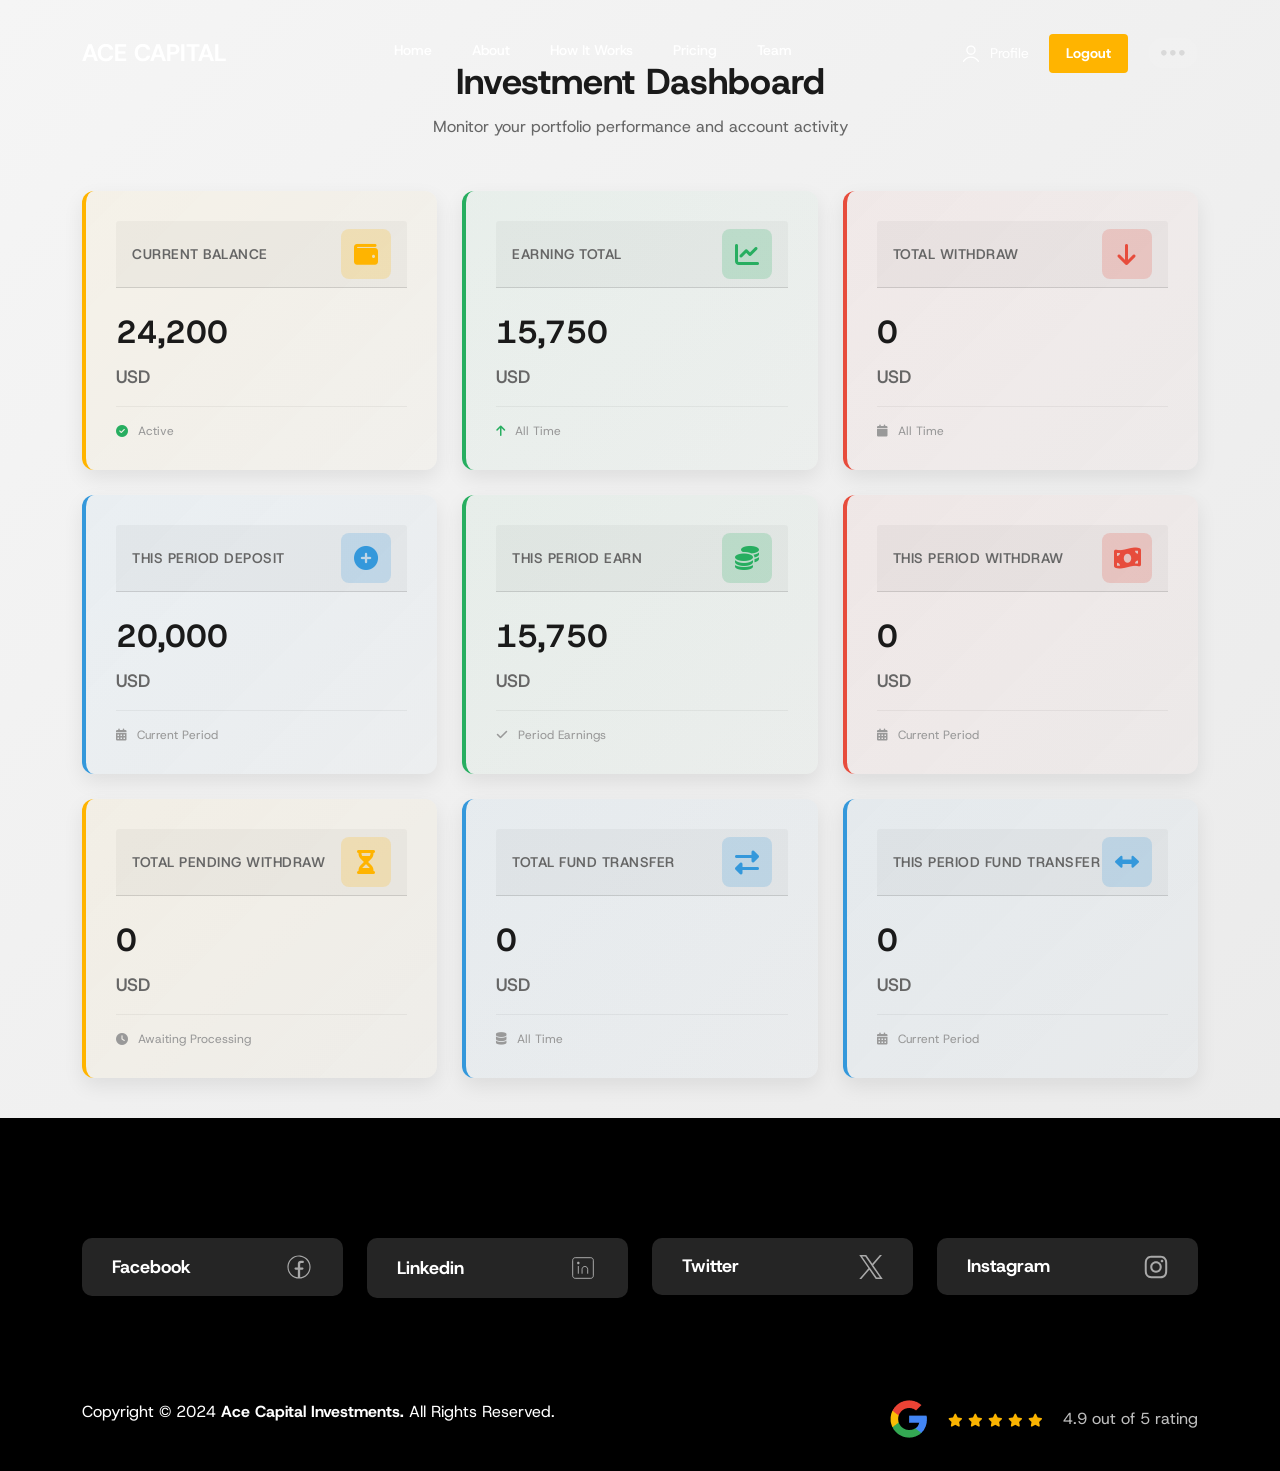
==== dashboard.html @ 598467a3 "Initial commit: Ace Capital Investment platform with dashboard, auth pages, and assets" ====
<!DOCTYPE html>
<html lang="zxx">
<head>
  <meta charset="utf-8">
  <meta name="viewport" content="width=device-width, initial-scale=1.0">
  <title>Dashboard - Ace Capital Investment</title>
  <link rel="icon" href="assets/img/favicon.png">
  <!-- CSS only -->
   <link rel="stylesheet" type="text/css" href="assets/css/bootstrap.min.css"> 
   <!-- fancybox -->
   <link rel="stylesheet" href="assets/css/jquery.fancybox.min.css">
   <link rel="stylesheet" href="assets/css/nice-select.css"> 
   <!-- Font Awesome 6 -->
   <link rel="stylesheet" href="assets/css/fontawesome.min.css">
   <link rel="stylesheet" href="assets/css/swiper.css"> 
   <!-- style -->
   <link rel="stylesheet" href="assets/css/style.css">
   <!-- responsive -->
   <link rel="stylesheet" href="assets/css/responsive.css"> 
   <style>
     .dashboard-container {
       min-height: 100vh;
       background: linear-gradient(135deg, #f5f5f5 0%, #ebebeb 100%);
       padding: 60px 20px 40px;
     }
     .dashboard-header {
       text-align: center;
       margin-bottom: 50px;
     }
     .dashboard-header h1 {
       font-size: 36px;
       color: #1a1a1a;
       font-weight: bold;
       margin-bottom: 10px;
     }
     .dashboard-header p {
       color: #666;
       font-size: 16px;
     }
     .dashboard-grid {
       display: grid;
       grid-template-columns: repeat(auto-fit, minmax(300px, 1fr));
       gap: 25px;
       max-width: 1400px;
       margin: 0 auto;
     }
     .dashboard-card {
       background: white;
       border-radius: 12px;
       padding: 30px;
       box-shadow: 0 8px 20px rgba(0, 0, 0, 0.08);
       transition: all 0.3s ease;
       border-left: 4px solid #FFB400;
     }
     .dashboard-card:hover {
       transform: translateY(-8px);
       box-shadow: 0 15px 35px rgba(0, 0, 0, 0.15);
     }
     .dashboard-card.primary {
       border-left-color: #FFB400;
       background: linear-gradient(135deg, rgba(255, 180, 0, 0.05) 0%, rgba(255, 180, 0, 0.02) 100%);
     }
     .dashboard-card.success {
       border-left-color: #27ae60;
       background: linear-gradient(135deg, rgba(39, 174, 96, 0.05) 0%, rgba(39, 174, 96, 0.02) 100%);
     }
     .dashboard-card.danger {
       border-left-color: #e74c3c;
       background: linear-gradient(135deg, rgba(231, 76, 60, 0.05) 0%, rgba(231, 76, 60, 0.02) 100%);
     }
     .dashboard-card.info {
       border-left-color: #3498db;
       background: linear-gradient(135deg, rgba(52, 152, 219, 0.05) 0%, rgba(52, 152, 219, 0.02) 100%);
     }
     .card-header {
       display: flex;
       align-items: center;
       justify-content: space-between;
       margin-bottom: 20px;
     }
     .card-title {
       font-size: 14px;
       font-weight: 600;
       color: #666;
       text-transform: uppercase;
       letter-spacing: 0.5px;
       margin: 0;
     }
     .card-icon {
       font-size: 24px;
       width: 50px;
       height: 50px;
       display: flex;
       align-items: center;
       justify-content: center;
       border-radius: 8px;
       background: rgba(0, 0, 0, 0.05);
     }
     .card-icon.primary {
       background: rgba(255, 180, 0, 0.2);
       color: #FFB400;
     }
     .card-icon.success {
       background: rgba(39, 174, 96, 0.2);
       color: #27ae60;
     }
     .card-icon.danger {
       background: rgba(231, 76, 60, 0.2);
       color: #e74c3c;
     }
     .card-icon.info {
       background: rgba(52, 152, 219, 0.2);
       color: #3498db;
     }
     .card-value {
       font-size: 32px;
       font-weight: bold;
       color: #1a1a1a;
       margin-bottom: 8px;
     }
     .card-currency {
       font-size: 18px;
       color: #666;
       font-weight: 600;
     }
     .card-meta {
       font-size: 12px;
       color: #999;
       margin-top: 15px;
       padding-top: 15px;
       border-top: 1px solid rgba(0, 0, 0, 0.05);
     }
     .card-meta i {
       margin-right: 6px;
     }
     @media (max-width: 768px) {
       .dashboard-container {
         padding: 40px 15px 30px;
       }
       .dashboard-header h1 {
         font-size: 28px;
       }
       .dashboard-grid {
         grid-template-columns: 1fr;
         gap: 20px;
       }
       .dashboard-card {
         padding: 25px;
       }
       .card-value {
         font-size: 26px;
       }
     }
   </style>
 </head>
<body>
<!-- preloader -->
 <div class="preloader">
    <div class="loader"></div> 
 </div>
<!-- preloader end -->
<!-- header -->
<header>
  <div class="container">
    <div class="top-bar">
      <div class="logo">
        <a href="index.html">
          <h2 style="color: white; margin: 0; font-size: 24px; font-weight: bold;">ACE CAPITAL</h2>
        </a>
      </div>
      <nav class="navbar">
        <ul class="navbar-links">
          <li class="navbar-dropdown">
            <a href="index.html">Home</a>
          </li>
          <li class="navbar-dropdown">
            <a href="index.html#about">About</a>
          </li>
          <li class="navbar-dropdown">
            <a href="index.html#services">How It Works</a>
          </li>
          <li class="navbar-dropdown">
            <a href="index.html#pricing">Pricing</a>
          </li>
          <li class="navbar-dropdown">
            <a href="index.html#team">Team</a>
          </li>
        </ul>
      </nav> 
      <div class="header-right">
        <div class="login">
          <svg width="36" height="36" viewBox="0 0 36 36" fill="none" xmlns="http://www.w3.org/2000/svg">
            <path d="M24.4227 14.036C24.4227 10.4709 21.5312 7.57945 17.9661 7.57945C14.4009 7.57945 11.5095 10.4709 11.5095 14.036C11.5095 17.6012 14.4009 20.4926 17.9661 20.4926C21.5312 20.4926 24.4227 17.6012 24.4227 14.036ZM13.1938 14.036C13.1938 11.3972 15.3273 9.26377 17.9661 9.26377C20.6049 9.26377 22.7383 11.3972 22.7383 14.036C22.7383 16.6748 20.6049 18.8083 17.9661 18.8083C15.3273 18.8083 13.1938 16.6748 13.1938 14.036Z" fill="white"/>
            <path d="M7.15832 30.3739C7.29868 30.4582 7.43904 30.4862 7.5794 30.4862C7.86012 30.4862 8.16891 30.3459 8.30927 30.0651C10.2743 26.5842 13.9798 24.4227 17.9661 24.4227C21.9523 24.4227 25.6578 26.5842 27.6509 30.0651C27.8755 30.4582 28.4088 30.5985 28.8019 30.3739C29.1949 30.1494 29.3352 29.616 29.1106 29.223C26.8368 25.2368 22.5699 22.7383 17.9661 22.7383C13.3622 22.7383 9.09529 25.2368 6.82145 29.223C6.59688 29.616 6.73724 30.1494 7.15832 30.3739Z" fill="white"/>
          </svg>
          <a href="login.html" style="color: white; text-decoration: none;">Profile</a>
        </div>
        <div class="login">
          <a href="login.html" class="btn" style="padding: 8px 16px; border-radius: 4px;">
            <span class="btn-wrap">
              <span class="text-one">Logout</span>
              <span class="text-two">Logout</span>
            </span>
          </a>
        </div>
        <a href="#" class="union" id="show">
          <svg width="24" height="6" viewBox="0 0 24 6" xmlns="http://www.w3.org/2000/svg">
            <path d="M2.85938 0C4.41439 8.73645e-05 5.6748 1.2604 5.6748 2.81543C5.67474 4.3704 4.41435 5.63077 2.85938 5.63086C1.30433 5.63086 0.0440144 4.37046 0.0439453 2.81543C0.0439453 1.26034 1.30429 0 2.85938 0ZM11.8691 0C13.4242 0 14.6855 1.26034 14.6855 2.81543C14.6855 4.37046 13.4242 5.63086 11.8691 5.63086C10.3143 5.63065 9.05378 4.37033 9.05371 2.81543C9.05371 1.26047 10.3142 0.00021094 11.8691 0ZM20.8799 0C22.435 0 23.6953 1.26034 23.6953 2.81543C23.6952 4.37046 22.4349 5.63086 20.8799 5.63086C19.3249 5.63083 18.0645 4.37044 18.0645 2.81543C18.0645 1.26036 19.3248 3.00267e-05 20.8799 0Z" />
          </svg> 
        </a>
      </div>
    </div>
  </div>
</header>
<!-- header end -->

<!-- Dashboard Section -->
<section class="dashboard-container">
  <div class="container">
    <div class="dashboard-header">
      <h1>Investment Dashboard</h1>
      <p>Monitor your portfolio performance and account activity</p>
    </div>

    <div class="dashboard-grid">
      <!-- Current Balance Card -->
      <div class="dashboard-card primary">
        <div class="card-header">
          <h3 class="card-title">Current Balance</h3>
          <div class="card-icon primary">
            <i class="fas fa-wallet"></i>
          </div>
        </div>
        <div class="card-value">24,200</div>
        <div class="card-currency">USD</div>
        <div class="card-meta">
          <i class="fas fa-check-circle" style="color: #27ae60;"></i> Active
        </div>
      </div>

      <!-- Earning Total Card -->
      <div class="dashboard-card success">
        <div class="card-header">
          <h3 class="card-title">Earning Total</h3>
          <div class="card-icon success">
            <i class="fas fa-chart-line"></i>
          </div>
        </div>
        <div class="card-value">15,750</div>
        <div class="card-currency">USD</div>
        <div class="card-meta">
          <i class="fas fa-arrow-up" style="color: #27ae60;"></i> All Time
        </div>
      </div>

      <!-- Total Withdraw Card -->
      <div class="dashboard-card danger">
        <div class="card-header">
          <h3 class="card-title">Total Withdraw</h3>
          <div class="card-icon danger">
            <i class="fas fa-arrow-down"></i>
          </div>
        </div>
        <div class="card-value">0</div>
        <div class="card-currency">USD</div>
        <div class="card-meta">
          <i class="fas fa-calendar"></i> All Time
        </div>
      </div>

      <!-- This Period Deposit Card -->
      <div class="dashboard-card info">
        <div class="card-header">
          <h3 class="card-title">This Period Deposit</h3>
          <div class="card-icon info">
            <i class="fas fa-plus-circle"></i>
          </div>
        </div>
        <div class="card-value">20,000</div>
        <div class="card-currency">USD</div>
        <div class="card-meta">
          <i class="fas fa-calendar-alt"></i> Current Period
        </div>
      </div>

      <!-- This Period Earn Card -->
      <div class="dashboard-card success">
        <div class="card-header">
          <h3 class="card-title">This Period Earn</h3>
          <div class="card-icon success">
            <i class="fas fa-coins"></i>
          </div>
        </div>
        <div class="card-value">15,750</div>
        <div class="card-currency">USD</div>
        <div class="card-meta">
          <i class="fas fa-check"></i> Period Earnings
        </div>
      </div>

      <!-- This Period Withdraw Card -->
      <div class="dashboard-card danger">
        <div class="card-header">
          <h3 class="card-title">This Period Withdraw</h3>
          <div class="card-icon danger">
            <i class="fas fa-money-bill-wave"></i>
          </div>
        </div>
        <div class="card-value">0</div>
        <div class="card-currency">USD</div>
        <div class="card-meta">
          <i class="fas fa-calendar-alt"></i> Current Period
        </div>
      </div>

      <!-- Total Pending Withdraw Card -->
      <div class="dashboard-card primary">
        <div class="card-header">
          <h3 class="card-title">Total Pending Withdraw</h3>
          <div class="card-icon primary">
            <i class="fas fa-hourglass-half"></i>
          </div>
        </div>
        <div class="card-value">0</div>
        <div class="card-currency">USD</div>
        <div class="card-meta">
          <i class="fas fa-clock"></i> Awaiting Processing
        </div>
      </div>

      <!-- Total Fund Transfer Card -->
      <div class="dashboard-card info">
        <div class="card-header">
          <h3 class="card-title">Total Fund Transfer</h3>
          <div class="card-icon info">
            <i class="fas fa-exchange-alt"></i>
          </div>
        </div>
        <div class="card-value">0</div>
        <div class="card-currency">USD</div>
        <div class="card-meta">
          <i class="fas fa-database"></i> All Time
        </div>
      </div>

      <!-- This Period Fund Transfer Card -->
      <div class="dashboard-card info">
        <div class="card-header">
          <h3 class="card-title">This Period Fund Transfer</h3>
          <div class="card-icon info">
            <i class="fas fa-arrows-alt-h"></i>
          </div>
        </div>
        <div class="card-value">0</div>
        <div class="card-currency">USD</div>
        <div class="card-meta">
          <i class="fas fa-calendar-alt"></i> Current Period
        </div>
      </div>
    </div>
  </div>
</section>

<!-- Footer -->
<footer class="gap no-bottom" style="background-color: #000;">
  <div class="container">
    <div class="row">
      <div class="col-lg-3 col-md-6">
        <div class="links">
          <a href="#">
            facebook
          <svg width="28" height="28" viewBox="0 0 28 28" fill="none" xmlns="http://www.w3.org/2000/svg">
            <path d="M22.19 5.80443C20.5695 4.18462 18.505 3.08173 16.2577 2.63521C14.0103 2.18869 11.6811 2.4186 9.56439 3.29586C7.44772 4.17312 5.63872 5.65834 4.36614 7.5637C3.09356 9.46907 2.41455 11.709 2.41498 14.0003C2.41498 17.0733 3.63535 20.0206 5.80779 22.1942C7.98023 24.3677 10.9269 25.5895 14 25.5911C15.5207 25.5917 17.0269 25.2945 18.4333 24.7161C19.8353 24.1243 21.1106 23.2688 22.19 22.1961C23.2664 21.1199 24.1203 19.8421 24.7028 18.4359C25.2854 17.0296 25.5852 15.5224 25.5852 14.0003C25.5852 12.4781 25.2854 10.9709 24.7028 9.56463C24.1203 8.15838 23.2664 6.88065 22.19 5.80443ZM21.3733 21.3678C19.705 23.0432 17.516 24.1006 15.1666 24.3661V16.7128H17.36C17.6694 16.7128 17.9661 16.5898 18.1849 16.3711C18.4037 16.1523 18.5266 15.8555 18.5266 15.5461C18.5266 15.2367 18.4037 14.9399 18.1849 14.7211C17.9661 14.5023 17.6694 14.3794 17.36 14.3794H15.1666V11.1828C15.1666 10.8733 15.2896 10.5766 15.5084 10.3578C15.7271 10.139 16.0239 10.0161 16.3333 10.0161H17.7333C18.0427 10.0161 18.3395 9.89318 18.5583 9.67439C18.7771 9.45559 18.9 9.15885 18.9 8.84943C18.9 8.54001 18.7771 8.24326 18.5583 8.02447C18.3395 7.80568 18.0427 7.68276 17.7333 7.68276H15.75C14.9764 7.68276 14.2346 7.99005 13.6876 8.53703C13.1406 9.08401 12.8333 9.82588 12.8333 10.5994V14.3794H10.6516C10.3422 14.3794 10.0455 14.5023 9.82669 14.7211C9.60789 14.9399 9.48498 15.2367 9.48498 15.5461C9.48498 15.8555 9.60789 16.1523 9.82669 16.3711C10.0455 16.5898 10.3422 16.7128 10.6516 16.7128H12.8333V24.3661C10.6667 24.1189 8.63247 23.1973 7.018 21.7314C5.40353 20.2655 4.29041 18.3294 3.83586 16.1966C3.38131 14.0638 3.60831 11.8421 4.4848 9.84536C5.36128 7.84858 6.84295 6.17762 8.72052 5.06852C10.5981 3.95941 12.7767 3.46822 14.9485 3.66432C17.1204 3.86041 19.1757 4.73389 20.8242 6.16136C22.4728 7.58884 23.6312 9.49816 24.1358 11.6197C24.6405 13.7411 24.4659 15.9676 23.6366 17.9844C23.1085 19.2482 22.3398 20.3973 21.3733 21.3678Z" fill="#A9A9A9"/>
          </svg> 
        </a>
        </div>
      </div>
      <div class="col-lg-3 col-md-6">
        <div class="links">
          <a href="#">
            linkedin
            <svg width="30" height="30" viewBox="0 0 30 30" fill="none" xmlns="http://www.w3.org/2000/svg">
              <path d="M22.8125 4.6875H7.1875C5.80679 4.6875 4.6875 5.80679 4.6875 7.1875V22.8125C4.6875 24.1932 5.80679 25.3125 7.1875 25.3125H22.8125C24.1932 25.3125 25.3125 24.1932 25.3125 22.8125V7.1875C25.3125 5.80679 24.1932 4.6875 22.8125 4.6875Z" stroke="#A9A9A9"/>
              <path d="M10.3125 13.4375V20.3125" stroke="#A9A9A9" stroke-linecap="round" stroke-linejoin="round"/>
              <path d="M10.3125 11.25C11.0029 11.25 11.5625 10.6904 11.5625 10C11.5625 9.30964 11.0029 8.75 10.3125 8.75C9.62214 8.75 9.0625 9.30964 9.0625 10C9.0625 10.6904 9.62214 11.25 10.3125 11.25Z" fill="#A9A9A9"/>
              <path d="M19.6875 20.3125V16.25C19.6875 14.6967 18.4283 13.4375 16.875 13.4375C15.3217 13.4375 14.0625 14.6967 14.0625 16.25V20.3125" stroke="#A9A9A9" stroke-linecap="round"/>
              </svg>

        </a>
        </div>
      </div>
      <div class="col-lg-3 col-md-6">
        <div class="links">
          <a href="#">
            Twitter
          <svg width="24" height="24" viewBox="0 0 24 24" fill="none" xmlns="http://www.w3.org/2000/svg">
            <path d="M14.2342 10.1624L22.9766 0H20.9049L13.3139 8.82384L7.25095 0H0.258057L9.42642 13.3432L0.258057 24H2.32985L10.3462 14.6817L16.7491 24H23.742L14.2337 10.1624H14.2342ZM11.3966 13.4608L10.4676 12.1321L3.07634 1.55961H6.2585L12.2234 10.0919L13.1523 11.4206L20.9059 22.5113H17.7238L11.3966 13.4613V13.4608Z" fill="#A9A9A9"/>
            </svg>

        </a>
        </div>
      </div>
      <div class="col-lg-3 col-md-6">
        <div class="links">
          <a href="#">
            instagram
          <svg width="24" height="24" viewBox="0 0 24 24" fill="none" xmlns="http://www.w3.org/2000/svg">
            <g clip-path="url(#clip0_19_125)">
            <path d="M19.3538 5.99693V5.99768C19.3538 6.74318 18.7493 7.34693 18.0046 7.34693C17.2598 7.34693 16.6553 6.74243 16.6553 5.99768C16.6553 5.25218 17.2598 4.64843 18.0046 4.64843C18.7493 4.64918 19.3531 5.25218 19.3538 5.99693ZM12.0001 15.7492C9.9293 15.7492 8.2508 14.0707 8.2508 11.9999C8.2508 9.92918 9.9293 8.25068 12.0001 8.25068C14.0708 8.25068 15.7493 9.92918 15.7493 11.9999C15.7493 14.0699 14.0716 15.7484 12.0016 15.7484H12.0008L12.0001 15.7492ZM12.0001 6.22493C8.8103 6.22493 6.22505 8.81093 6.22505 11.9999C6.22505 15.1889 8.81105 17.7749 12.0001 17.7749C15.1898 17.7749 17.7751 15.1889 17.7751 11.9999C17.7751 11.9999 17.7751 11.9999 17.7751 11.9992C17.7751 8.81018 15.1898 6.22418 12.0001 6.22418C12.0001 6.22418 12.0001 6.22418 11.9993 6.22418L12.0001 6.22493ZM12.0001 2.77793C15.0023 2.77793 15.3601 2.79293 16.5458 2.84468C17.2981 2.85368 18.0135 2.99618 18.6758 3.24818L18.6331 3.23393C19.6186 3.61793 20.3836 4.38293 20.7593 5.34293L20.7683 5.36843C21.0053 5.98793 21.1463 6.70418 21.1553 7.45193V7.45568C21.2086 8.64218 21.2206 8.99843 21.2206 12.0014C21.2206 15.0044 21.2063 15.3614 21.1516 16.5472C21.1373 17.3002 20.9941 18.0157 20.7428 18.6779L20.7571 18.6344C20.5636 19.1414 20.2771 19.5734 19.9148 19.9289L19.9141 19.9297C19.5593 20.2927 19.1273 20.5792 18.6451 20.7614L18.621 20.7697C17.9993 21.0067 17.2808 21.1477 16.5301 21.1567H16.5263C15.3323 21.2099 14.9806 21.2219 11.9723 21.2219C8.96255 21.2219 8.61155 21.2077 7.4183 21.1529C6.6623 21.1387 5.9438 20.9954 5.27855 20.7442L5.3228 20.7584C4.8158 20.5679 4.3838 20.2807 4.0313 19.9169L4.03055 19.9162C3.6638 19.5637 3.3758 19.1309 3.19505 18.6464L3.18755 18.6232C2.9513 18.0022 2.80805 17.2844 2.7938 16.5344V16.5284C2.7518 15.3472 2.7368 14.9827 2.7368 11.9887C2.7368 8.99318 2.7518 8.62793 2.7938 7.43243C2.80805 6.67718 2.95055 5.95943 3.2018 5.29493L3.18755 5.33918C3.3728 4.82993 3.66155 4.39643 4.0298 4.04618L4.0313 4.04468C4.3823 3.67568 4.81505 3.38843 5.3003 3.21068L5.32355 3.20318C5.9408 2.96468 6.65405 2.82143 7.39955 2.80868H7.4048C8.59955 2.76668 8.9513 2.75243 11.9588 2.75243L12.0001 2.77793ZM12.0001 0.75293C8.94455 0.75293 8.56355 0.76718 7.36355 0.82043C6.3773 0.84143 5.44205 1.03193 4.57655 1.36268L4.63355 1.34393C3.85355 1.64168 3.18905 2.08343 2.64155 2.63993L2.6408 2.64068C2.08205 3.18818 1.64105 3.85343 1.35605 4.59593L1.3433 4.63343C1.0313 5.44193 0.840802 6.37793 0.820552 7.35443V7.36343C0.764302 8.56343 0.753052 8.94443 0.753052 11.9999C0.753052 15.0554 0.767302 15.4364 0.820552 16.6364C0.841552 17.6227 1.03205 18.5579 1.3628 19.4234L1.34405 19.3664C1.94105 20.8822 3.1178 22.0589 4.59455 22.6424L4.63355 22.6559C5.44205 22.9672 6.37805 23.1577 7.35455 23.1787H7.36355C8.56355 23.2349 8.94455 23.2462 12.0001 23.2462C15.0556 23.2462 15.4366 23.2319 16.6365 23.1787C17.6228 23.1569 18.5581 22.9672 19.4236 22.6364L19.3666 22.6559C20.8823 22.0589 22.0591 20.8822 22.6426 19.4054L22.656 19.3664C22.9681 18.5579 23.1578 17.6219 23.1788 16.6454V16.6364C23.2351 15.4364 23.2463 15.0554 23.2463 11.9999C23.2463 8.94443 23.232 8.56343 23.1788 7.36343C23.1571 6.37718 22.9673 5.44193 22.6365 4.57643L22.656 4.63343C22.3575 3.85343 21.9165 3.18893 21.3593 2.64143L21.3586 2.64068C20.8111 2.08193 20.1458 1.64093 19.4033 1.35593L19.3658 1.34318C18.5573 1.03118 17.6213 0.84068 16.6448 0.82043H16.6358C15.4358 0.76418 15.0548 0.75293 11.9993 0.75293H12.0001Z" fill="#A9A9A9"/>
            </g>
            <defs>
            <clipPath id="clip0_19_125">
            <rect width="24" height="24" fill="white"/>
            </clipPath>
            </defs>
          </svg> 
        </a>
        </div>
      </div>
    </div>
    <div class="copyright">
      <p>Copyright © 2024 <b>Ace Capital Investments.</b> All Rights Reserved. </p>
      <div class="goole-star">  
          <img src="assets/img/google-color.png" alt="img" class="arror">
          <ul class="star">
            <li><i class="fa-solid fa-star"></i></li>
            <li><i class="fa-solid fa-star"></i></li>
            <li><i class="fa-solid fa-star"></i></li>
            <li><i class="fa-solid fa-star"></i></li>
            <li><i class="fa-solid fa-star"></i></li>
          </ul>
          <span>4.9 out of 5 rating</span>  
      </div>
    </div>
  </div>
</footer>
<div id="scroll-percentage"><span id="scroll-percentage-value"></span></div>

<!-- javascript -->
<script src="assets/js/jquery-3.6.0.min.js"></script>
<script src="assets/js/bootstrap.min.js"></script>
<script src="assets/js/custom.js"></script>
</body>
</html>
---- assets/css/nice-select.css ----
.nice-select {
  -webkit-tap-highlight-color: transparent;
  background-color: #fff;
  border-radius: 5px;
  border: solid 1px #e8e8e8;
  box-sizing: border-box;
  clear: both;
  cursor: pointer;
  display: block;
  float: left;
  font-family: inherit;
  font-size: 14px;
  font-weight: normal;
  height: 42px;
  line-height: 40px;
  outline: none;
  padding-left: 18px;
  padding-right: 30px;
  position: relative;
  text-align: left !important;
  -webkit-transition: all 0.2s ease-in-out;
  transition: all 0.2s ease-in-out;
  -webkit-user-select: none;
     -moz-user-select: none;
      -ms-user-select: none;
          user-select: none;
  white-space: nowrap;
  width: auto; }
  .nice-select:hover {
    border-color: #dbdbdb; }
  .nice-select:active, .nice-select.open, .nice-select:focus {
    border-color: #999; }
  .nice-select:after {
    border-bottom: 2px solid #999;
    border-right: 2px solid #999;
    content: '';
    display: block;
    height: 5px;
    margin-top: -4px;
    pointer-events: none;
    position: absolute;
    right: 12px;
    top: 50%;
    -webkit-transform-origin: 66% 66%;
        -ms-transform-origin: 66% 66%;
            transform-origin: 66% 66%;
    -webkit-transform: rotate(45deg);
        -ms-transform: rotate(45deg);
            transform: rotate(45deg);
    -webkit-transition: all 0.15s ease-in-out;
    transition: all 0.15s ease-in-out;
    width: 5px; }
  .nice-select.open:after {
    -webkit-transform: rotate(-135deg);
        -ms-transform: rotate(-135deg);
            transform: rotate(-135deg); }
  .nice-select.open .list {
    opacity: 1;
    pointer-events: auto;
    -webkit-transform: scale(1) translateY(0);
        -ms-transform: scale(1) translateY(0);
            transform: scale(1) translateY(0); }
  .nice-select.disabled {
    border-color: #ededed;
    color: #999;
    pointer-events: none; }
    .nice-select.disabled:after {
      border-color: #cccccc; }
  .nice-select.wide {
    width: 100%; }
    .nice-select.wide .list {
      left: 0 !important;
      right: 0 !important; }
  .nice-select.right {
    float: right; }
    .nice-select.right .list {
      left: auto;
      right: 0; }
  .nice-select.small {
    font-size: 12px;
    height: 36px;
    line-height: 34px; }
    .nice-select.small:after {
      height: 4px;
      width: 4px; }
    .nice-select.small .option {
      line-height: 34px;
      min-height: 34px; }
  .nice-select .list {
    background-color: #fff;
    border-radius: 5px;
    box-shadow: 0 0 0 1px rgba(68, 68, 68, 0.11);
    box-sizing: border-box;
    margin-top: 4px;
    opacity: 0;
    overflow: hidden;
    padding: 0;
    pointer-events: none;
    position: absolute;
    top: 100%;
    left: 0;
    -webkit-transform-origin: 50% 0;
        -ms-transform-origin: 50% 0;
            transform-origin: 50% 0;
    -webkit-transform: scale(0.75) translateY(-21px);
        -ms-transform: scale(0.75) translateY(-21px);
            transform: scale(0.75) translateY(-21px);
    -webkit-transition: all 0.2s cubic-bezier(0.5, 0, 0, 1.25), opacity 0.15s ease-out;
    transition: all 0.2s cubic-bezier(0.5, 0, 0, 1.25), opacity 0.15s ease-out;
    z-index: 9; }
    .nice-select .list:hover .option:not(:hover) {
      background-color: transparent !important; }
  .nice-select .option {
    cursor: pointer;
    font-weight: 400;
    line-height: 40px;
    list-style: none;
    min-height: 40px;
    outline: none;
    padding-left: 18px;
    padding-right: 29px;
    text-align: left;
    -webkit-transition: all 0.2s;
    transition: all 0.2s; }
    .nice-select .option:hover, .nice-select .option.focus, .nice-select .option.selected.focus {
      background-color: #f6f6f6; }
    .nice-select .option.selected {
      font-weight: bold; }
    .nice-select .option.disabled {
      background-color: transparent;
      color: #999;
      cursor: default; }

.no-csspointerevents .nice-select .list {
  display: none; }

.no-csspointerevents .nice-select.open .list {
  display: block; }
---- assets/css/style.css ----
/*-----------------------------------------------------------------------------------

    [Master Stylesheet]

    Project:    Growify
    
    Version:    1.0

-----------------------------------------------------------------------------------

    [Table of contents]
    
        01. header
        02. btn
        03. navbar
        04. hero-section
        05. get-a-quote
        06. heading
        07. loading
        08. scroll-percentage
        09. review
        10. goole-star
        11. our-mission-swiper
        12. count-text
        13. about-imgs
        14. heading.two
        15. swiper-button
        16. services
        17. customized
        18. tab nav-link
        19. ul.social-media
        20. team
        21. testimonial
        22. marquee
        23. accordion
        24. pricing
        25. full-container
        26. sponsors
        27. blog
        28. footer
        29. nice-select
        30. project-consulting
        31. header.two
        32. business-insurance-form
        33. plan-option
        34. expert-guidance
        35. our-mission-list
        36. subscribe-form
        37. botton-section
        38. hero-section.business-insurance
        39. video
        40. white_content
        41. transition 

-----------------------------------------------------------------------------------*/


@import url('https://fonts.googleapis.com/css2?family=Host+Grotesk:ital,wght@0,300..800;1,300..800&display=swap');

:root {
    --bgcolor: rgb(255, 180, 0);
 }

body,html {
    font-family: "Host Grotesk", sans-serif;
    overflow-x: hidden;
}

p {
    font-size: 16px;
    line-height: 28px;
    color: #444;
    margin: 0;
    font-weight: 400; 
}
*{
    margin: 0;
    padding: 0;
}
a,h2,h3,h4,h5,h6{
    color: #000;
    margin: 0;
}
a{
    text-decoration: none;
    cursor: pointer;
}
h1{
  font-size: 60px;
}
h2{
    font-size: 60px;
}
h3{
    font-size: 26px;
}
h4{
    font-size: 24px;
}
h5{
    font-size: 20px;
}
h6{
    font-size: 18px;
}
img {
    max-width: 100%;
}
.gap {
    padding: 120px 0; 
}
.no-top{
    padding-top: 0;
}
.no-bottom{
    padding-bottom: 0;
}
ul{
    padding: 0;
    margin: 0;
}
li{
    display: block;
}
figure {
    overflow: hidden;
    margin: 0;
}
hr {
    margin: 0;
} 
input[type=number]::-webkit-inner-spin-button {
  -webkit-appearance: none;
} 
/* 01. header */
header {
     position: absolute;
     z-index: 1111;
     width: 100%; 
}
.top-bar ul li {
    padding-right: 50px;
}
.top-bar ul li a{
    color: #ffffff;
}
.top-bar ul li a:hover {
    color: var(--bgcolor);
}
.top-bar {
    display: flex;
    align-items: center;
    justify-content: space-between;
    padding: 30px 0px;
    padding-bottom: 10px;
}
.header-right {
    display: flex;
    gap: 20px;
    align-items: center;
} 
.header-right a {
    font-size: 16px;
} 
.header-right .mailnumber {
    display: flex;
    align-items: center;
    gap: 14px;
} 
.login {
    display: flex;
    align-items: center;
    gap: 6px;
}

.login a {
    color: #fff;
}
.login a:hover {
    color: var(--bgcolor);
}
a.union {
    background-color: #ffffff0f;
    width: 70px;
    height: 40px;
    display: flex;
    align-items: center;
    justify-content: center;
    border-radius: 50px;
} 
a.union:hover {
    background-color: var(--bgcolor);
} 
a.union svg {
    fill: #D9D9D9;
}
a.union:hover svg {
    fill: #000;
}
.header-right .mailnumber a {
    font-size: 18px;
    color: #fff;
} 
.header-right .mailnumber a:hover {
    color: var(--bgcolor);
}
.header-right .mailnumber span {
    color: #fff;
}
.top-bar ul {
    display: flex;
    align-items: center;
}
.top-bar a i svg {
    width: 30px;
    fill: #fff;
    height: auto;
}
.top-bar a i {
    margin-right: 10px;
    color: #fff;
    border-radius: 50%;
    color: #fff;
    font-size: 24px;
}
.top-bar a {
    font-size: 18px;
    /* color: #fff; */
    display: flex;
    align-items: center;
}  
.top-bar a
.questions .btn span i {
    padding-right: 10px;
}
/* 02. btn */
.btn {
    background-color: rgb(255, 180, 0);
    border-radius: 16px;
    padding: 19px 40px;
    color: #000000;
    display: inline-block;
    font-weight: bold;
}  
.btn svg {
    margin-left: 10px;
}
.btn:hover {
    color: #000;
}
.btn .btn-wrap {
    position: relative; 
    float: left; 
    overflow: hidden; 
}
.btn .btn-wrap .text-one {  
    position: relative;
    text-transform: capitalize;
    display: flex !important;
    transition: 0.3s;
}
.btn .btn-wrap .text-two {
    -webkit-box-align: center;
    align-items: center;
    position: absolute;
    text-transform: capitalize;
    top: 100%; 
    display: flex !important;
    transition: 0.3s; 
}
.btn:hover .btn-wrap .text-one {
    transform: translateY(-150%);
}
.btn:hover .btn-wrap .text-two {
    top: 50%;
    transform: translateY(-50%);
}  
/* 03. navbar */
.overlay {
  position: fixed;
  top: 0;
  left: 0;
  width: 100vw;
  height: 100vh;
  background-color: rgba(0, 0, 0, 0.9);
  z-index: -1;
  opacity: 0;
  transition: 1s all;
} 
.navbar {
    display: flex;
    align-items: center;
    position: relative;
    justify-content: center;
    padding: 0;
    padding-left: 50px;
}
.navbar-logo {
  color: #ff3f34;
  text-decoration: none;
  font-size: 25px;
  padding: 0px 20px;
}
.navbar-links {
  list-style-type: none;
  display: flex;
}
.navbar-links li:not(:last-child) {
    padding-right: 40px;
}
.navbar-links li a {
    display: block;
    text-decoration: none;
    color: #707070;
    transition: 0.4s all;
    padding-bottom: 10px;
    padding-top: 10px;
}
.navbar-links li.navbar-dropdown {
  position: relative;
}
.navbar-links li.navbar-dropdown:hover .sub-menu {
    visibility: visible;
    opacity: 1;
    transform: translatey(10px);
    z-index: 1111; 
}
.navbar-links li.navbar-dropdown .sub-menu {
    visibility: hidden;
    opacity: 0;
    position: absolute;
    top: 100%;
    transform: translatey(44px);
    left: 0;
    width: 230px;
    box-shadow: 0px 10px 10px 3px hsl(0deg 0% 0% / 16%);
    z-index: 111;
    transition: 0.4s all;
    display: block;
    /* border-radius: 30px; */
    background-color: #ffffff;
    border-top-left-radius: 0;
    border-top-right-radius: 0;
    padding-bottom: 14px;
    padding-top: 14px;
}
.navbar-links li.navbar-dropdown .sub-menu a {
    font-size: 16px;
    padding-left: 25px;
    padding-top: 5px;
    padding-bottom: 5px;
    font-weight: 700;
    border: 0;
    position: relative;
    text-transform: capitalize;
    color: #000;
    /* background-color: #FFF; */
}
.navbar-links li.navbar-dropdown .sub-menu li a:hover {
    color: var(--bgcolor);
}
.navbar-links li.navbar-dropdown .sub-menu li {
    position: relative;
    padding: 0;
    color: #000;
}
.navbar-links li.navbar-dropdown .sub-menu li:not(:last-child):before {
    content: "";
    z-index: 11;
    position: absolute;
    height: 1px;
    /* background-color: #e0e0e0; */
    width: 75%;
    bottom: 0;
    left: 25px;
}
li.menu-item-children > a:before {
    content: "";
    background-image: url(../img/down-arrow.svg);
    background-repeat: no-repeat;
    position: absolute;
    top: 50%;
    transform: translateY(-50%);
    -webkit-transform: translateY(-50%);
    -moz-transform: translateY(-50%);
    -o-transform: translateY(-50%);
    right: 83px;
    width: 8px;
    height: 8px;
} 
.navbar-links li > a {
    border-bottom: 5px solid transparent;
    color: #000000;
    text-transform: capitalize;
    font-size: 16px;
    font-weight: 500;
}
li.sub-menu-item-children:after {
    content: "";
    position: absolute;
    width: 8px;
    height: 8px;
    z-index: 1;
    right: 31px;
    background-color: black;
    clip-path: polygon(68% 50%, 0 0, 0 100%);
    top: 44%;
}
.navbar-links li.navbar-dropdown .sub-menu li:hover .sub-menu {
    opacity: 1;
}
.navbar-links li.navbar-dropdown:hover .sub-menu .sub-menu {
    position: absolute;
    left: 100%;
    border-left: 3px solid var(--theme-colour);
    opacity: 0;
    top: 20%;
}
a.search-btn svg {
    width: 22px;
    height: auto;
    display: flex;
    fill: #fff;
}
.navbar-links li > a i {
    padding-right: 6px;
}
/*@media only screen and (max-width: 1920px) and (min-width: 1200px){
    #stickyHeader.slideUp {
        top: 0;
        z-index: 111111111;
        position: fixed;
        border-radius: 0;
        left: 0; 
        padding-bottom: 20px;
        padding-top: 20px; 
    }
    body.dark #stickyHeader.slideUp {
        background: #111;
    }
    body.light #stickyHeader.slideUp {
        background: #f6fafb;
    }
}*/  
/* 04. hero-section */
.hero-section {
    position: relative;
    padding-top: 150px;
    overflow: hidden;
    background-repeat: no-repeat;
    background-size: cover;
    padding-bottom: 120px;
}
.hero-section::before {
    position: absolute;
    content: "";
    width: 100%;
    height: 100%;
    top: 0;
    left: 0;
    background-color: #0B1714;
    opacity: .7;
}
.hero-text {
    position: relative; 
}
.hero-text {
    padding-bottom: 70px;
} 
.hero-text p {
    font-size: 22px;
    color: #C7C7C7;
    line-height: 36px;
    padding-bottom: 50px;
    padding-top: 10px;
    width: 87%;
}
.hero-text > span { 
    padding: 4px 25px;
    border-radius: 50px;
    font-weight: 400;
    text-transform: uppercase;
    margin-bottom: 20px;
    display: inline-block;
    border: 1px solid #fff;
    color: #fff;
    letter-spacing: 2px;
}
.hero-text img.heroimg {
    position: absolute;
    right: -25%;
    z-index: 1;
    bottom: -47%;
    width: 52%;
    height: auto;
}
.hero-text h1 {
    color: #fff;
    padding-bottom: 10px;
    line-height: 90px;
    font-weight: bold;
    font-size: 70px;
}
.hero-text h2 span {
    color: var(--main-color);
}
.hero-text ul li {
    color: white;
    padding-bottom: 18px;
    display: flex;
    align-items: center;
    font-size: 18px;
}
.hero-text ul li img {
    width: 30px;
    height: 30px;
    display: flex;
    border-radius: 50%;
    background-color: #ffffff30;
    margin-right: 17px;
    padding: 7px;
} 
.listing {
    justify-content: space-between;
    width: 92%;
}
.hero-text > img {
    margin-left: auto;
    display: block;
    height: 263px;
    margin-top: 30px;
}
 
/* 05. get-a-quote */ 
form#contact-form h3 {
    font-size: 50px;
    font-weight: bold;
    line-height: 50px;
    text-transform: capitalize;
    padding-bottom: 30px;
    color: #fff;
    padding-top: 6px;
}
form#contact-form h3 {
    font-size: 40px;
    font-weight: bold;
    line-height: 40px;
    text-transform: capitalize;
    padding-bottom: 24px;
    color: #fff;
    padding-top: 6px;
}
.get-a-quote h6 {
    color: #fff;
    font-size: 16px;
    font-weight: 400;
    padding-bottom: 6px;
}
.get-a-quote {
    z-index: 11;
    /* margin-bottom: 40px; */
    background-color: #8d8d8d5c;
    padding: 60px;
    border-radius: 0;
    position: relative;
    width: 100%;
    margin-left: auto;
    backdrop-filter: blur(15px);
    clip-path: polygon(20% 0%, 80% 0%, 100% 0, 100% 80%, 80% 100%, 0 100%, 0% 80%, 0 0);
}
.get-a-quote input[type="text"],.get-a-quote input[type="email"], .get-a-quote input[type="number"] {
    width: 100%;
    height: 60px;
    border: 0;
    outline: 0;
    margin-bottom: 20px;
    color: #444;
    font-size: 16px;
    background-color: #FBFBFB20;
    border: 1px solid #AFAFAF;
    border-radius: 13px;
    padding-left: 26px;
    color: #ccc;
}
.get-a-quote input:focus {
    border-color: var(--bgcolor);
}
.get-a-quote input::placeholder,.get-a-quote textarea::placeholder {
    color: #CCCCCC;
}
.get-a-quote p {
    font-weight: 600;
    padding-bottom: 10px;
    color: #000;
}
.get-a-quote ul.social-media {
    display: inline-flex;
    margin-left: 31px;
    margin-top: 0;
} 
.get-a-quote ul.social-media i {
    margin-top: 0;
    color: #fff;
    border: 1px solid #fff;
} 
.get-a-quote ul.social-media i:hover {
    color: #000;
    border-color: transparent;
}
.radio-button {
    margin-right: 21px;
    font-size: 16px;
    font-weight: 600;
    align-items: center;
    display: flex;
    margin-bottom: 25px;
    align-items: stretch;
}
.radio-button label {
    padding-left: 10px;
}
.radio-button input{
    width: 22px;
    height: 22px;
    background-color: #ebebeb !important;
    border: 0 !important;
}
.group-img{
    position: relative;
}
.group-img svg {
    position: absolute;
    right: 0;
    width: 22px;
    height: auto;
    top: 21px;
} 
/* 06. heading */
.heading {
    text-align: center;
    width: 87%;
    margin: auto;
    margin-bottom: 40px;
    position: relative;
    z-index: 1;
}
.heading h2 {
    font-size: 60px;
    padding-top: 20px;
    font-weight: bold;
}
.heading span {
    font-weight: 500;
    font-size: 18px;
    padding: 5px 40px;
    display: inline-block;
    border-radius: 50px;
    letter-spacing: 0px;
    text-transform: capitalize;
    border: 1px solid #AFAFAF;
    position: relative;
    padding-right: 22px;
    background-color: #fff;
}
.heading h5 {
    padding-top: 20px;
    font-weight: bold;
    font-size: 35px;
}
.heading p {
    padding-top: 16px;
    font-size: 22px;
    font-weight: 600;
    padding-top: 20px;
    line-height: 34px;
}  
@keyframes toptop {
    0%  { 
        transform: translateY(0);
    } 
    50% { 
        transform: translateY(20px);
    }
    100% { 
        transform: translateY(0px);
    }
}  

/* 07. loading */

 .loader {
  width: 45px;
  aspect-ratio: 1;
  --c: no-repeat linear-gradient(#000 0 0);
  background: 
    var(--c) 0%   100%,
    var(--c) 50%  100%,
    var(--c) 100% 100%;
  animation: l2 1s infinite linear;
}
@keyframes l2 {
  0%  {background-size: 20% 100%,20% 100%,20% 100%}
  20% {background-size: 20% 60% ,20% 100%,20% 100%}
  40% {background-size: 20% 80% ,20% 60% ,20% 100%}
  60% {background-size: 20% 100%,20% 80% ,20% 60% }
  80% {background-size: 20% 100%,20% 100%,20% 80% }
  100%{background-size: 20% 100%,20% 100%,20% 100%}
}
.preloader {
    width: 100%;
    height: 100%;
    display: flex;
    flex-wrap: wrap;
    align-items: center;
    justify-content: center;
    position: fixed;
    z-index: 999999999999999999;
    right: 0;
    background-color: var(--bgcolor);
    top: 0;
    transition-duration: 1s;
    -webkit-transition-duration: 1s;
    transition-timing-function: cubic-bezier(0.86, 0, 0.09, 1);
    -webkit-transition-timing-function: cubic-bezier(0.86, 0, 0.09, 1);
}
.preloader {
    top: 0%;
}
.page-loaded .preloader {
    top: -100%;
}  

/* 08. scroll-percentage */
#scroll-percentage {
  position: absolute;
  box-shadow: 0px 0px 20px 0px rgba(184, 184, 184, 0.75);
  height: 60px;
  width: 60px;
  background-color: var(--bgcolor);
  border-radius: 50%;
  position: fixed;
  bottom: 30px;
  right: 30px;
  transform: scale(0);
  display: grid;
  place-items: center;
  cursor: pointer;
  visibility: hidden;
  opacity: 0;
  transition: all 0.3s;
  z-index: 1011;
}
@media (max-width: 1400px) {
  #scroll-percentage {
    width: 50px;
    height: 50px;
  }
}
@media (max-width: 992px) {
  #scroll-percentage {
    right: 10px;
  }
}

#scroll-percentage.active {
  bottom: 30px;
  transform: scale(1);
  opacity: 1;
  visibility: visible;
  animation: 500ms ease-in-out 0s normal none 1 running scrollToTop;
  transition: 0.3s;
}
@media (max-width: 1400px) {
  #scroll-percentage.active {
    bottom: 20px;
  }
}

#scroll-percentage-value {
  height: calc(100% - 6px);
  width: calc(100% - 6px);
  background-color: #ffffff;
  color: #000;
  border-radius: 50%;
  display: grid;
  place-items: center;
  font-size: 14px;
  font-weight: 600;
}

#scroll-percentage-value i {
  font-size: 20px;
}

@keyframes scrollToTop {
  0% {
    transform: translate3d(0, 80%, 0);
    visibility: visible;
  }
  to {
    transform: translateZ(0);
  }
}
@keyframes wobble-vertical {
  16.65% {
    transform: translateY(8px);
  }
  33.3% {
    transform: translateY(-6px);
  }
  49.95% {
    transform: translateY(4px);
  }
  66.6% {
    transform: translateY(-2px);
  }
  83.25% {
    transform: translateY(1px);
  }
  100% {
    transform: translateY(0);
  }
}
img.hero-bg {
    position: absolute;
    top: 0;
    z-index: -1;
}
/* 09. review */
.review > ul {
    display: flex;
    align-items: center;
    margin-left: 10px;
    margin-bottom: 20px;
} 
.review > ul img {
    border-radius: 50%;
    width: 65px;
    border: 5px solid #000;
    transform: translateX(2px);
} 
.review > ul li {
    margin-left: -14px;
    z-index: 20;
}
.review > ul li a {
    width: 65px;
    height: 65px;
    background-color: #000;
    color: #ffffff;
    display: block;
    border-radius: 50%;
    font-size: 30px;
    display: flex;
    align-items: center;
    justify-content: center;
    border: 5px solid;
}
.review > ul li a {
    width: 65px;
    height: 65px;
    background-color: #000;
    color: #ffffff;
    display: block;
    border-radius: 50%;
    font-size: 30px;
    display: flex;
    align-items: center;
    justify-content: center;
    border: 5px solid;
} 
ul.star {
    display: flex;
    gap: 5px;
    font-size: 13px;
    color: #F9B300;
} 
.review span {
    font-size: 16px;
    color: #fff;
    display: block;
    padding-top: 8px;
} 
.review {
    width: auto;
    align-items: center;
    position: relative;
    margin-right: 50px; 
    gap: 20px; 
}
.review p {
    color: #fff;
}
.review img.arror {
    animation: 4s leftleft infinite;
    position: absolute;
    right: 22%;
    top: -84px;
}
.get-a-quote label {
    color: #fff;
    padding-bottom: 10px;
} 
.form-group.full textarea {
    width: 100%;
    padding: 30px;
    color: #CCCCCC;
    background-color: #FBFBFB20;
    border-radius: 12px;
    border: 1px solid #AFAFAF;
    margin-bottom: 24px;
    outline: none;
}
.hover-img:hover img {
    transform: scale(1.1);
}
/* 10. goole-star */
.goole-star {
    position: relative;
    background-color: #bebebe2b;
    border: 3px solid #ffffff26;
    padding: 25px 35px 17px 25px;
    backdrop-filter: blur(2px);
} 
.goole-star ul.star {
    padding-top: 13px;
    padding-bottom: 10px;
} 
.goole-star span {
    color: #BEBEBE;
} 
.heading span:before {
    content: "";
    position: absolute;
    width: 24px;
    height: 24px;
    background-color: var(--bgcolor);
    border-radius: 50%;
    left: 7px;
    top: 6px;
}
/* 11. our-mission-swiper */
.our-mission-swiper {
    background-color: #F7F7F2; 
    padding-bottom: 140px;
    clip-path: polygon(20% 0%, 80% 0%, 100% 0, 100% 80%, 80% 100%, 0 100%, 0% 80%, 0 0);
} 
.our-mission {
    padding: 40px;
}
.our-mission h3 {
    font-weight: 600;
    padding-bottom: 14px;
    border-bottom: 3px solid #BEBEBE;
    margin-bottom: 28px;
}
.swiper-pagination-bullet {
    background-color: transparent;
    width: 14px;
    height: 14px;
    border: 3px solid #444;
} 
.swiper-pagination {
    position: absolute;
    left: 24px !important;
    bottom: 33px !important;
    width: 100px !important;
}  
.swiper-pagination-bullet.swiper-pagination-bullet-active {
    background-color: #444;
}
.trusted {
    padding-top: 50px;
} 
.trusted h3 {
    font-weight: 500;
    padding-bottom: 26px;
    line-height: 40px;
}
/* 12. count-text */
.count-text {
    border: 1px solid #B1B1B1;
    padding: 46px;
    display: flex;
    gap: 20px;
}
.count-text:hover {
    box-shadow: rgb(164 164 164 / 30%) 0px 19px 38px, rgb(200 200 200 / 22%) 0px 15px 12px;
    transform: translateY(-10px);
}
.count-text:hover i svg {
    transform: rotate3d(1, 1, 1, 
360deg);
}
.count-text i {
    background-color: rgb(255, 180, 0);
    width: 75px;
    height: 75px;
    display: flex;
    align-items: center;
    justify-content: center;
    border-radius: 50%;
} 
.count-text + .count-text  {
    margin-top: 20px;
}
/* 13. about-imgs */
.about-imgs {
    position: relative;
} 
.about-imgs img.banner-icon {
    position: absolute;
    right: 0;
    top: 28%;
    border-radius: 10px;
    animation: topshap 5s infinite;
} 
.about-imgs img.groth {
    position: absolute;
    bottom: 6%;
    left: 0;
    animation: topshap 3s infinite;
}
@keyframes topshap {
    0% {
        transform: translateY(0px);
    }
    50% {
        transform: translateY(10px);
    }
    0% {
        transform: translateY(0px);
    }
}
/* 14. heading.two */
.heading.two {
    width: 100%;
    margin: 0;
    text-align: left;
} 
.heading-add {
    display: flex;
    align-items: end;
    padding-bottom: 30px;
} 
.heading-add p {
    width: 45%;
}
/* 15. swiper-button */
 .swiper-button {
    position: absolute;
    top: 0px;
    width: 130px;
    right: 10%; 
    display: block;
    height: 60px;
    z-index: 11;
    border-radius: 51px;
    z-index: 1111111;
}  
.swiper-button-prev:after, .swiper-button-next:after {
    display: none;
}
.swiper-pagination {
    left: 86%;
    position: absolute;
    width: 100px;
}
.swiper-button-next:after, .swiper-button-prev:after {
    display: none;
}
.swiper-button-prev,
.swiper-button-next { 
    width: 50px;
    height: 50px;
    border: 1px solid #D8D8D8;
    border-radius: 50%;
    color: var(--common-colour2);
} 
.swiper-button-prev:hover,
.swiper-button-next:hover {
     color: #fff;
     background-color: var(--theme-colour2);
     color: #f9f9f9;
     border-color:transparent;
}
/* 16. services */
.services {
    padding: 40px;
    border: 1px solid #B9B9B9;
    position: relative;
} 
#services {
    position: relative;
}
.swiper-custom-arrow {
    display: flex;
    justify-content: space-between;
    width: 84%;
    position: absolute;
    bottom: 41%;
    left: 8%;
}
.swiper-custom-arrow i { 
    width: 45px;
    height: 45px;
    border-radius: 50%;
    display: flex;
    align-items: center;
    justify-content: center;
}
.swiper-custom-arrow i:hover {
     color: #fff;
} 
.services:after {
    border-left: 1px solid #c6c6c6;
    background-color: #ffffff;
    content: "";
    position: absolute;
    width: 73px;
    height: 96px;
    right: -30px;
    bottom: -41px;
    transform: rotate(45deg);
    z-index: 11111;
}
.services:hover i svg {
    transform: rotate3d(1, 1, 1, 
360deg);
}
.services i {
    margin-bottom: 26px;
    display: block;
    position: relative;
} 
.services h3 {
    font-weight: 600;
    padding-bottom: 11px;
    position: relative;
} 
.services span {
    display: block;
    border-bottom: 1px solid #D9D9D9;
    color: #444;
    padding-bottom: 21px;
    margin-bottom: 31px;
    position: relative;
} 
.services > a {
    width: 53px;
    height: 53px;
    display: flex;
    align-items: center;
    justify-content: center;
    background-color: #ebebeb; 
    border-radius: 50%;
    margin-top: 32px;
    color: #505050;
    transform: rotate(-40deg);
} 
.services > a i {
    margin: 0;
}
.services:before {
    content: "";
    position: absolute;
    bottom: 0;
    width: 100%;
    height: 0%;
    background-color: #000;
    right: 0;
} 
.services:hover:before {
    height: 100%;
}
.services:hover h3 a {
    color: #fff;
} 
.services:hover p,.services:hover span {
    color: #C3C3C3;
} 
.services p {
    position: relative;
}
.services:hover > i { 
    filter: brightness(0) saturate(100%) invert(72%) sepia(62%) saturate(412%) hue-rotate(37deg) brightness(100%) contrast(101%);
}
.services:hover > a {
    background-color: #84b338; 
}
/* 17. customized */
.customized h3 {
    font-size: 45px;
    font-weight: bold;
}
.customized p {
    font-size: 18px;
    color: #000;
    padding-top: 20px;
    padding-bottom: 40px;
    border-bottom: 1px solid #999999;
    margin-bottom: 40px;
}
.customized span {
    font-weight: bold;
    font-size: 18px;
}
.smooth-img img {
    clip-path: polygon(20% 0%, 100% 0%, 100% 0, 100% 70%, 80% 100%, 0 100%, 0% 80%, 0 0);
}
/* 18. tab nav-link */
.nav-link {
    display: block;
    padding: 12px;
    border-radius: 50px !important;
}
.nav-pills {
    display: -webkit-inline-box;
    margin-bottom: 32px;
    width: 100%;
    justify-content: center;
    display: flex;
} 
.nav-pills .nav-link {
    width: 130px;
    background-color: #ffffff38;
    margin-right: 10px;
    /* border-radius: 0 !important; */
    color: #000000;
    border: 1px solid #ffffff !important;
    width: 24%;
    font-weight: bold;
    text-transform: uppercase;
    letter-spacing: 1px;
} 
.nav-pills .nav-link.active {
    background-color: #000000 !important;
    border: 1px solid #000 !important;
}
/* 19. ul.social-media */
ul.social-media {
    display: flex;
    align-items: center;
} 
ul.social-media li {
    margin-right: 10px;
}
ul.social-media i {
    width: 44px;
    height: 44px;
    justify-content: center;
    align-items: center;
    display: flex;
    border-radius: 51%;
    font-size: 18px;
    color: #7c7c7c;
    border: 1px solid #7c7c7c;
    margin-top: 26px;
}
/* 20. team */
.team:after {
    border-left: 1px solid #c8c8c8;
    background-color: #ffffff;
    content: "";
    position: absolute;
    width: 128px;
    height: 178px;
    right: -46px;
    bottom: -72px;
    transform: rotate(45deg);
    z-index: 1;
}
.team {
    border: 1px solid #C8C8C8;
    display: flex;
    padding: 15px;
    position: relative;
    gap: 45px;
    z-index: 1111;
    margin-bottom: 30px;
} 
.team:before {
    content: "";
    position: absolute;
    bottom: 0;
    width: 100%;
    height: 0%;
    background-color: #F7F7F2;
    right: 0;
}
.team:hover:before {
    height: 100%;
}
.team > div {
    padding: 30px;
    position: relative;
    z-index: 1;
}
ul.social-media i:hover {
    background-color: var(--bgcolor);
    color: #000;
}
.team h3 {
    font-size: 30px;
    font-weight: 600;
    border-bottom: 1px solid #999999;
    padding-bottom: 40px;
    margin-bottom: 15px;
}
.team span {
    font-size: 18px;
    font-weight: 600;
} 
.team a {
    color: #000;
}
.team p {
    line-height: 24px;
}
.heading-add ul.star {
    display: inline-flex;
    margin-left: 6px;
}
.heading-add .ratings {
    margin-left: 23%;
    width: 29%;
    margin-bottom: 20px;
}
.heading-add .ratings h4 {
    font-size: 36px;
    font-weight: bold;
    display: inline;
} 
.heading-add .ratings h4 sub {
    bottom: 0;
    font-size: 16px;
}
.heading-add .ratings span {
    font-weight: 600 ;
} 
.team img {
    position: relative;
    z-index: 11111;
}
/* 21. testimonial */
.testimonial {
    background-color: #F7F7F2;
    padding: 40px;
    clip-path: polygon(20% 0%, 100% 0%, 100% 0, 100% 80%, 80% 100%, 0 100%, 0% 80%, 0 0);
    width: 460px;
} 
.testimonial h3 {
    font-size: 22px;
    padding-top: 34px;
    padding-bottom: 16px;
} 
.testimonial p {
    font-size: 18px;
} 
.reviews-team {
    display: flex;
    align-items: center;
    gap: 13px;
    margin-top: 20px;
} 
.reviews-team img {
    border-radius: 50%;
}
.reviews-team h4 {
    font-weight: 600;
} 
.testimonial h3 {
    font-size: 22px;
    padding-top: 34px;
    padding-bottom: 16px;
} 
.testimonial p {
    font-size: 18px;
} 
.reviews-team {
    display: flex;
    align-items: center;
    gap: 13px;
    margin-top: 26px;
} 
.reviews-team h4 {
    font-weight: 600;
}
.testimonial ul.star {
    display: inline-flex;
    margin-right: 43%;
}
.testimonial-two {
    display: flex;
    gap: 30px;
    background-color: #F7F7F2;
    padding: 20px;
    align-items: center;
    clip-path: polygon(20% 0%, 100% 0%, 100% 0, 100% 75%, 85% 100%, 0 100%, 0% 80%, 0 0);
} 
.testimonial-two-img {
    width: 44% !important;
    position: relative;
} 
.testimonial-two-img > a {
    position: absolute;
    top: 50%;
    left: 50%;
    transform: translate(-50%, -50%);
} 
.testimonial-two > div {
    width: 50%;
} 
.testimonial-two > div h4 {
    padding-bottom: 20px;
    color: #444;
    font-weight: 600;
} 
.testimonial-two h3 {
    font-weight: 700;
    padding-top: 40px;
} 
.testimonial-two p {
    font-size: 18px;
}
/* 22. marquee */
.marquee-icon,
 .marquee-box-one {
    overflow: hidden;
    position: relative;
    display: flex;
    align-items: center;
    gap: 20px;
 }  

.marquee-content {
    animation: scroll-one 60s linear infinite;
    display: flex;
    gap: 20px;
}
.marquee-content-two {
    display: flex;
    gap: 25px;
    padding-left: 20px;
    animation: scroll-one 38s linear infinite;
}
.marquee {
    margin-bottom: 30px;
}
@keyframes marqueeTop {
  0% {
        -webkit-transform: translate3d(0, 0, 0);
        transform: translate3d(0, 0, 0)
    }
    100% {
        -webkit-transform: translate3d(0, -100%, 0);
        transform: translate3d(0, -100%, 0)
    }
} 
@keyframes scroll-one {
    0% {
        transform: translateX(0);
    }

    100% {
        transform: translateX(-100%);
    }
}
/* 23. accordion */
.accordion-item.active .heading {
  color: #bccbb7;
}
.accordion-item.active .icon:before {
  background: #bccbb7;
}
.accordion-item.active .icon:after {
  width: 0;
}
.accordion-item.active .icon:before {
    background: #000000;
}
.accordion-item .heading {
    width: 100%;
    display: block;
    text-transform: capitalize;
    text-decoration: none;
    color: #000000;
    font-weight: 700;
    font-size: 24px;
    position: relative;
    transition: 0.3s ease-in-out;
    padding: 10px;
} 
.accordion-item .icon {
    display: block;
    position: absolute;
    top: 47%;
    width: 2.5rem;
    height: 2.5rem;
    transform: translateY(-50%);
    right: 1%;
    /* background-color: #ffffff; */
    border-radius: 50%;
 }
.accordion-item .icon:before,
.accordion-item .icon:after {
    content: "";
    width: 15px;
    height: 1px;
    background: #000000;
    position: absolute;
    left: 50%;
    top: 50%;
    transition: 0.3s ease-in-out;
    transform: translate(-50%, -50%);
}
.progress {
    height: 8px;
}
.accordion-item.active {
    border-radius: 20px;
}
.accordion-item {
    border-radius: 0px !important;
    margin-bottom: -1px;
}
.accordion-item .icon:after {
  transform: translate(-50%, -50%) rotate(90deg);
  z-index: -1;
}
.accordion-item .content {
  display: none;
}
.title {
    text-align: start;
    padding: 20px 35px;
    padding-right: 0;
}
.content {
    padding: 0px 35px;
    padding-bottom: 30px;
}
.accordion-item {
    border: 1px solid #bfbfbf !important;
    background-color: #f8f8f8;
    position: relative;
    z-index: 11;
}
.accordion-item:first-of-type {
    border-radius: 0px;
}
.accordion-item.active a.heading {
    color: black;
} 
.accordion-item:not(:first-of-type) {
    border-top: 0;
    border: 1px solid #c3c3c3;
}
.accordion-item.active:not(:first-of-type), .accordion-item.active {
     border-radius: 20px;
}
a.heading{
    width: 100%;
    margin: 0;
}  
.accordion-item p {
    color: #000;
}
.accordion-section {
    position: relative;
} 
.accordion-section > img {
    position: absolute;
    top: -21%;
    right: -2%;
    animation: 4s toptop infinite;
}
.accordion-item.active a.heading .title {
    background-color: #e4e4e4;
}
.accordion {
    width: 84%;
    margin: auto;
}
.questions {
    background-color: #444;
    background-image: linear-gradient(180deg, #ffffff 22%, rgb(255, 180, 0));
}
/* 24. pricing */
.pricing {
    border: 1px solid #b9b9b9;
    padding: 10px;
    position: relative;
    position: relative;
    z-index: 11;
} 
.pricing:after {
    border-left: 1px solid #b9b9b9;
    background-color: #ffffff;
    content: "";
    position: absolute;
    width: 73px;
    height: 96px;
    right: -29px;
    bottom: -40px;
    transform: rotate(45deg);
    z-index: 11111;
}
.pricing-top {
    background-color: #F7F7F2;
    padding: 40px;
} 
.pricing-top span {
    background-color: #fff;
    padding: 7px 22px;
    display: inline-block;
    border-radius: 50px;
    font-weight: 600;
    margin-bottom: 15px;
} 
.pricing-top h4 {
    font-size: 70px;
    font-weight: bold;
    padding-bottom: 10px;
} 
.pricing-top h4 sup {
    font-size: 30px;
    top: -28px;
} 
.pricing-top h4 sub {
    font-size: 20px;
    bottom: 0;
}
.pricing-bottom {
    padding: 26px 40px;
} 
.pricing-bottom .btn {
    margin-top: 20px;
}
.pricing-bottom ul li {
    padding-bottom: 14px;
    display: flex;
    gap: 10px;
    align-items: center;
} 
.pricing-bottom ul li i {
    font-size: 16px;
    width: 16px;
    color: rgb(255, 180, 0);
} 
.pricing-bottom ul li.cross,.pricing-bottom ul li.cross i {
    color: #999999;
} 
.full-container {
    padding: 40px;
    border-radius: 20px;
}
.pricing.two {
    background-color: #0A0A0A;
} 
.pricing.two .pricing-top {
    background-color: #a4e448;
} 
.pricing.two .pricing-bottom li {
    color: #C5C5C5;
}
.pricing.two .pricing-bottom li.cross {
    color: #686868;
}
.pricing h6 {
    font-weight: bold;
    position: absolute;
    right: 40px;
    top: 65px;
    font-size: 16px;
} 
.pricing h6:before {
    content: "";
    position: absolute;
    width: 10px;
    height: 10px;
    background-color: #000;
    border-radius: 50%;
    left: -17px;
    top: 5px;
}
/* 25. full-container */
.full-container .heading.two {
    position: relative;
    z-index: 11111;
} 
.full-container {
    padding: 85px 40px;
    border-radius: 20px;
    overflow: hidden;
}
.full-container {
    padding: 85px 40px;
    border-radius: 20px;
    overflow: hidden;
    height: 660px;
    position: relative;
}
.full-container:after {
    content: "";
    width: 100%;
    height: 29%;
    top: 0;
    left: 0;
    position: absolute;
    background: linear-gradient(360deg, rgb(243 239 233 / 0%) 0%, hsl(0deg 0% 93.73%) 100%);
    z-index: 1111;
}
.full-container:before {
    content: "";
    width: 100%;
    height: 30%;
    bottom: 0;
    left: 0;
    position: absolute;
    background: linear-gradient(
180deg, rgb(243 239 233 / 0%) 0%, hsl(0deg 0% 93.73%) 100%);
    z-index: 1111;
}
/* 26. sponsors */
.partnership {
    display: flex;
    gap: 40px;
    margin-top: 78px;
    border-top: 3px solid #D9D9D9;
    padding-top: 29px;
    position: relative;
    z-index: 1111;
}
.heading.two h6 {
    font-size: 16px;
    font-weight: 400;
    line-height: 28px; 
    padding-top: 20px;
    color: #444;
}
.sponsors {
    animation: marqueeTop 10s linear infinite;
    height: 400px; 
    margin-; 
}   
ul.sponsors li img {
    background-color: #fff;
    padding: 30px 63px;
    border-radius: 150px;
    margin-bottom: 19px;
    /* max-width: max-content; */
    width: 100% !important;
} 
/* 27. blog */
.blog {
    position: relative;
}
.blog img {
  width: 100%;
  clip-path: polygon(20% 0%, 80% 0%, 100% 0, 100% 75%, 84% 100%, 0 100%, 0% 80%, 0 0);
} 
.tag {
  position: absolute;
  top: 12px;
  left: 12px;
  background: rgba(0,0,0,0.6);
  color: #fff;
  padding: 4px 10px;
  font-size: 12px;
  border-radius: 6px;
} 
.blog-body {
    padding-top: 28px;
    border: 0;
}
.blog .meta {
  display: flex;
  align-items: center;
  font-size: 16px;
  color: #555;
  gap: 10px;
  margin-bottom: 12px;
} 
.blog .meta .category {
  background: rgb(255, 180, 0);
  color: #000000;
  padding: 4px 26px;
  border-radius: 20px;
  font-size: 16px;
}
.blog h3 {
  font-size: 30px;
  font-weight: bold;
  margin: 10px 0;
  color: #111;
} 
.blog p {
   margin-bottom: 16px;
   border-bottom: 1px solid #999;
   padding-bottom: 40px;
   margin-bottom: 20px;
} 
.blog .read-more {
  display: inline-block;
  text-decoration: none;
  color: #111;
  font-weight: bold;
  transition: 0.3s;
  display: flex;
  align-items: center;
  gap: 10px;
} 
.read-more:hover {
  color: var(--bgcolor); 
}
.blog-body a span  {
    color: #666;
}
.blog-body h3 a:hover {
    color: var(--bgcolor);
}
.card-image {
  position: relative;
}
.links a {
    background-color: #a9a9a938;
    display: flex;
    justify-content: space-between;
    align-items: center;
    padding: 15px 30px;
    border-radius: 10px;
    color: #fff;
    font-weight: bold;
    font-size: 18px;
    text-transform: capitalize;
}
/* 28. footer */
.footer-links h3 {
    color: var(--bgcolor);
    font-weight: bold;
    padding-bottom: 24px;
    font-size: 30px;
} 
.footer-links ul li a,
.footer-links p {
    color: #E2E2E2;
} 
.footer-links ul li {
    margin-bottom: 24px;
}
.footer-form input {
    width: 70%;
    outline: 0;
    height: 65px;
    border-radius: 15px;
    background-color: #4A4A4A;
    border: 0;
    padding-left: 34px;
    border: 1px solid #ffffff36;
    margin-right: 10px;
    color: #fff;
}
form.footer-form {
    margin-top: 20px;
    margin-bottom: 40px;
    display: flex;
    align-items: center;
    clip-path: border-box;
}
footer .review ul {
    margin-bottom: 0;
} 
footer .review p {
    font-weight: bold;
}
/* 29. nice-select */
.nice-select.Advice {
    width: 100%;
    height: 60px;
    border: 1px solid #AFAFAF;
    padding-top: 9px;
    font-size: 16px;
    background-color: #FBFBFB20;
    color: #CCCCCC;
    border-radius: 13px;
    padding-left: 26px;
}
.nice-select:after {
    border-bottom: 3px solid #ffffff;
    border-right: 3px solid #ffffff;
    height: 9px;
    right: 22px;
    width: 8px;
}
ul.list {
    width: 100%;
    color: #000;
}
.footer-links ul li a:hover,.links a:hover {
    color: var(--bgcolor);
}
.copyright .goole-star {
    border: 0;
    background-color: transparent;
    display: flex;
    align-items: center;
    gap: 20px;
    padding: 0;
} 
.copyright {
    display: flex;
    justify-content: space-between;
    margin-top: 100px;
    padding-bottom: 30px;
}
.copyright p {
    color: #fff;
} 
/* 30. project-consulting */
.form-group label {
  font-weight: bold;
  display: block; 
  color: #fff;
} 
.radio-buttons {
    display: flex;
    gap: 10px;
    margin-bottom: 30px;
}

.radio-buttons input[type="radio"] {
  display: none;
} 
.radio-buttons label {
  background: rgba(255, 255, 255, 0.1);
  padding: 8px 20px 8px 42px;
  border-radius: 30px;
  cursor: pointer;
  border: 1px solid transparent;
  font-weight: bold;
  color: #fff;
  transition: all 0.3s ease;
} 
.radio-buttons input[type="radio"]:checked + label {
  border: 1px solid #fff;
  background: rgba(255, 255, 255, 0.2);
}
.radio-buttons label:before {
    content: "";
    position: absolute;
    border: 1px solid #ffffff70;
    width: 23px;
    height: 23px;
    border-radius: 50%;
    left: 8px;
} 
.radio-buttons label {
    position: relative;
} 
.radio-buttons input[type="radio"]:checked + label:before {background-color: #ffffff;} 
.service-type {
  display: flex;
  flex-wrap: wrap;
  gap: 12px;
  margin-bottom: 30px;
}
.service-type input[type="radio"] {
  display: none;
}
.service-type label {
  background: rgba(255, 255, 255, 0.1);
  padding: 10px 22px;
  border-radius: 25px;
  cursor: pointer;
  font-weight: 600;
  color: #fff;
  transition: all 0.3s ease;
} 
.service-type input[type="radio"]:checked + label {
  background: #8ef34d;  /* Green highlight */
  color: #000;
}

.project-type .review {
    width: 76%;
    align-items: center;
    position: relative;
    margin-right: 50px;
    display: inline-flex;
    gap: 20px;
    margin-left: 20px;
}
.project-type .review > ul {
    margin-bottom: 0;
}
.project-type .review p {
    color: #fff;
    padding-bottom: 0;
    font-weight: 600;
}
.project-type .goole-star {
    background-color: transparent;
    border: 0;
    padding: 0;
    display: flex;
    align-items: center;
    gap: 14px;
    position: absolute;
    backdrop-filter: none;
    top: 90px;
    right: 80px;
}
.business-insurance-form {
    display: flex;
    padding: 0;
    clip-path: none; 
} 
.hero-section.business-insurance:before {
    display: none;
} 
.business-insurance-form {
    display: flex;
    padding: 0;
    clip-path: none;
    background-color: #fff;
}
.business-insurance-form > div {
    padding: 70px;
}
/* 31. header.two */
header.two a,header.two span {
    color: #000 !important;
} 
header.two {
    border: 0;
}
header.two a.union {
    background-color: #ffffff;
    border: 1px solid #999;
}
/* 32. business-insurance-form */
.business-insurance-form h6, 
.business-insurance form#contact-form h3, 
.business-insurance .get-a-quote label{
    color: #000;
}
.business-insurance-form .nice-select:after {
    border-bottom: 3px solid #000000;
    border-right: 3px solid #000000;
}
form label {
    font-weight: bold;
}
.business-insurance-form .nice-select,
.business-insurance-form input,
.business-insurance-form input::placeholder,
.business-insurance-form textarea,
.business-insurance-form textarea::placeholder {
    color: #999999;
    border-color: #999999 ;
}
/* 33. plan-option */
.plans {
  display: flex;
  gap: 10px;
  flex-wrap: wrap;
  margin-bottom: 20px;
} 
.plan-option input[type="radio"] {
  display: none;
} 
.plan-option {
  display: flex;
  align-items: center;
  justify-content: space-between;
  padding: 12px 20px;
  border-radius: 30px;
  background-color: #3E4242;
  color: #fff;
  font-size: 14px;
  font-weight: bold;
  cursor: pointer; 
  transition: 0.3s ease;
  position: relative;
  width: 31%;
  padding-left: 44px;
} 
.plan-text {
  display: flex;
  align-items: center;
  width: 100%;
  justify-content: space-between;
  color: #fff;
} 
.plan-option input[type="radio"] + .plan-text::before {
  content: "";
  width: 18px;
  height: 18px;
  border-radius: 50%;
  border: 1px solid #B4B4B4;
  display: inline-block;
  margin-right: 10px;
  position: absolute;
  left: 15px;
}
.plan-option input[type="radio"]:checked + .plan-text::before { 
    background-color: #B4B4B4; 
} 
.plan-option:hover {
  background-color: #444;
  transform: scale(1.02);
}
.business-insurance-form button.btn {
    margin-top: 20px;
}
.business-insurance-form button.btn {
    margin-top: 20px;
    justify-content: center;
    display: flex;
    align-items: center;
}
/* 34. expert-guidance */ 
.expert-guidance form#contact-form {
    background-color: #0B1714;
    padding: 40px;
}
.expert-guidance {
    background-size: cover;
    padding-top: 180px;
    padding-bottom: 90px;
    position: relative;
    overflow: hidden;
}
.expert-guidance-text {
    display: flex;
    justify-content: space-between;
    align-items: center;
    margin-bottom: 40px;
} 
.expert-guidance-text h1 {
    font-weight: bold;
    font-size: 70px;
} 
.expert-guidance-text .review {
    width: auto;
    display: block;
    text-align: end;
    margin: 0;
    margin-left: 40px;
} 
.expert-guidance-text .review ul img {
    border-color: #fff;
} 
.expert-guidance-text .review span {
    color: #444;
} 
.expert-guidance-text .review p {
    color: #444;
    font-weight: 600;
}
/* 35. our-mission-list */
.our-mission-list {
    width: 80%;
} 
.our-mission-list p,.our-mission-list li {
    font-size: 18px;
} 
.our-mission-list ul {
    margin-top: 25px;
    display: flex;
    flex-wrap: wrap;
    gap: 20px;
} 
.our-mission-list ul li i {
    color: #B5B5B5;
    font-size: 22px;
    margin-right: 10px;
} 
.our-mission-list ul li {
    color: #444;
    display: flex;
    align-items: center;
    padding-right: 30px;
} 
.expert-guidance img.full-img {
    position: absolute;
    right: 0;
    width: 100%;
    bottom: -5%;
}
/* 36. subscribe-form */
.subscribe-form .review p {
    color: #fff;
} 
.subscribe-form .goole-star {
    position: absolute;
    background-color: transparent;
    top: 90px;
    right: 80px;
    display: flex;
    align-items: center;
    gap: 13px;
    border: 0;
    padding: 0;
    backdrop-filter: none;
} 
.subscribe-form .review {
    margin: 0;
    margin-top: 32px;
} 
.subscribe-form {
    clip-path: polygon(20% 0%, 80% 0%, 100% 0, 100% 70%, 90% 100%, 0 100%, 0% 80%, 0 0);
    margin-top: 227px;
} 
.subscribe {
    display: flex;
    align-items: center;
} 
.subscribe input[type="text"] {
    margin: 0;
    margin-right: 10px;
} 
.subscribe button.btn {
    width: 226px;
} 
/* 37. botton-section */
.botton-section {
    padding-bottom: 60px !important;
}
.botton-section .hero-text {
    text-align: center;
    width: 70%;
    margin: auto;
}
.botton-section .hero-text p {
    width: 87%;
    margin: auto;
    padding-bottom: 20px;
}
.goole-star.two {
    background-color: transparent;
    border: palegoldenrod;
    padding: 0;
    display: flex;
    align-items: center;
    width: auto;
    gap: 13px;
    margin-left: auto;
}
.botton-section .review > ul {
    margin-bottom: 0;
}
/* 38. hero-section.business-insurance */ 
.hero-section.business-insurance {
    padding-bottom: 0;
}
.hero-section.business-insurance .hero-text h1 {
    color: #000;
} 
.hero-section.business-insurance .hero-text p {
    margin: auto;
    color: #151515;
}
.hero-section.business-insurance .hero-text {
    text-align: center;
    width: 70%;
    margin: auto;
}
.business-insurance .video img {
    border-radius: 0;
}
/* 39. video */
.video {
    position: relative;
    right: 0;
    text-align: center;
    margin-top: 120px;
    position: relative;
    z-index: 1111;
}
a.video-pop:hover i {
    color: #000;
    background-color: #fff;
}
.video img {
    border-radius: 30px;
}
.video i {
    position: absolute;
    animation: shadow-pulse 1s infinite;
    width: 130px;
    height: 130px;
    display: flex;
    align-items: center;
    justify-content: center;
    border-radius: 50%;
    transform: translate(-50%, -50%);
    top: 50%;
    left: 50%; 
    color: #ffffff;
    font-size: 20px;
    background-color: #ffffff80;
}

@keyframes shadow-pulse{
    0% {
        box-shadow: 0 0 0 0px rgb(255 255 255);
    }
    100% {
        box-shadow: 0 0 0 35px rgba(0, 0, 0, 0);
    }
} 
/* 40. white_content */
.white_content a i:hover { 
  transform: rotate(90deg);
} 
.white_content {
  position: fixed;
  top: 0%;
  right: 0%;
  width: 26% !important;
  width: 50%;
  padding: 0;
  background-color: white;
  z-index: 50555;
  overflow: hidden;
  height: 100%;
} 
.box form.message .nice-select:before {
  right: 7%;
}
.lightbox a#close {
    position: absolute;
    right: 14px;
    font-size: 36px;
    top: 7px;
    color: #fff;
    z-index: 115555;
}
.goole-star.two .lightbox-img {
    position: absolute;
    bottom: 0;
} 
.lightbox-img .goole-star.two ul.star {
    padding: 0;
} 
.lightbox-img .goole-star.two {
    position: absolute;
    bottom: 0;
    background-color: #00000080;
    padding: 10px 20px;
    border-radius: 50px;
    transform: translate(-50%, -50%);
    bottom: -4%;
    left: 40%;
    width: max-content;
} 
.lightbox-img .goole-star.two img {
    width: 30px;
} 
.lightbox-img img {
    width: 100%;
    clip-path: polygon(0% 0%, 100% 0, 100% 75%, 85% 100%, 0% 100%);
}
.lightbox-img {
    position: relative;
}
.lightbox-img {
    position: relative;
}
.sid-businessman .links a {
    background-color: #202020;
    padding: 12px;
    text-align: center;
    display: flex;
    align-items: center;
    justify-content: center;
    height: 46px;
    border-radius: 0;
}
.lightbox-data {
    padding: 50px;
    z-index: 1111;
    position: relative;
} 
.lightbox-data h3 {
    font-weight: bold;
    padding-bottom: 20px;
} 
.lightbox-data ul li {
    display: flex;
    gap: 20px;
    margin-bottom: 36px;
} 
.lightbox-data ul li i {background-color: rgb(255, 180, 0);width: 50px;height: 50px;display: flex;align-items: center;justify-content: center;border-radius: 50%;} 
.lightbox-data ul li p,.lightbox-data ul li a {
    font-size: 18px;
    color: #000;
}
.lightbox-data ul li a:hover {
    color: var(--bgcolor);
}
.white_content:before {
    border: 3px solid #444;
    content: "";
    position: absolute;
    width: 97%;
    height: 97%;
    transform: translate(-50%, -50%);
    top: 50%;
    left: 50%;
    z-index: 1111; 
}
form.get-a-quote.subscribe-form h3 {
    color: #fff;
    font-size: 50px;
    padding-bottom: 40px;
    padding-top: 10px;
    font-weight: bold;
}
form.get-a-quote.subscribe-form {
    clip-path: polygon(20% 0%, 80% 0%, 100% 0, 100% 72%, 88% 100%, 0 100%, 0% 80%, 0 0);
}
/* 41. transition */ 
.team:before,.services > i,.services > a,ul.social-media i,
.services:before,.services p,.services span,.services h3 a,.services > a,
.header-right .mailnumber a,a.union,a.union svg,.lightbox-data ul li a,
.blog-body a,.links a,.count-text i svg,.services i svg,.login a,.count-text, .footer-links ul li a  {
    transition: .4s ease-in-out;
}
---- assets/css/responsive.css ----
@media screen and (max-width: 10000px) and (min-width: 1400px) {
  .container {
    max-width: 1400px;
    }
}
@media(max-width: 1400px){
  form#contact-form h3 {
    font-size: 40px;
    line-height: 40px;
    padding-bottom: 24px;
  }
  form.get-a-quote.subscribe-form h3 {
    font-size: 40px;
    padding-bottom: 30px;
    padding-top: 0px;
  }
  .team {
     align-items: center;
  }
  .hero-text p {
    width: 94%;
  }
  .hero-section.business-insurance .hero-text {
     width: 78%;
  }
  .white_content {
    width: 28% !important;
  }
  .navbar-links li > a {
     font-size: 14px;
   }
   .lightbox-data {
    padding: 40px;
  }
   .top-bar a {
    font-size: 14px;
  }
  .lightbox-data ul li {
    margin-bottom: 22px;
  }
  .lightbox-data ul li p, .lightbox-data ul li a {
    font-size: 16px;
  }
  .lightbox-img .goole-star.two {
    left: 45%;
    padding: 9px 15px;
  }
  .lightbox-data ul li p br {
    display: none;
  }
  .hero-section {
    padding-top: 180px;
    padding-bottom: 80px;
  }
  .get-a-quote {
     clip-path: polygon(20% 0%, 80% 0%, 100% 0, 100% 80%, 80% 100%, 0 100%, 0% 80%, 0 0);
  }
  .project-type .goole-star {
     top: 40px;
    right: 43px;
  }
  .pricing h6 {
     top: 42px;
   }
  .hero-text h1 {
     line-height: 74px;
     font-size: 60px;
  } 
  .header-right .mailnumber span {
     font-size: 14px;
  }
  .login svg {
    width: 26px;
  } 
  .header-right .mailnumber svg {
   width: 40px;
  }
  .header-right .mailnumber {
     gap: 10px;
  }
  a.union {
     width: 50px;
    height: 30px;
     border-radius: 50px;
  }
  .header-right .mailnumber a {
    font-size: 14px;
   }
   .get-a-quote {
     padding: 40px;
   }
   .btn {
     padding: 19px 30px;
     font-size: 14px;
  }
  .heading h2 {
    font-size: 46px;
  }
  .count-text {
     padding: 29px;
     gap: 20px;
  }
  .services svg {
    width: 54px;
    height: auto;
  }
  .count-text i {
     width: 64px;
    height: 64px;
   }
   .swiper-custom-arrow {
      width: 96%;
      bottom: 41%;
      left: 2%;
    }
    .testimonial-two p {
      font-size: 16px;
    }
    .testimonial-two h3 {
      font-weight: 700;
      padding-top: 20px;
      font-size: 20px;
    }
    .team h3 {
     padding-bottom: 30px;
    margin-bottom: 15px;
  }
    .team span {
     font-size: 14px;
   }
    .team h3 {
      font-size: 24px;
    }
    .team {
       gap: 0px;
   }
    .team > div {
      padding: 14px;
    }
    .smooth-img {
      width: 98%;
    }
    .customized h3 {
      font-size: 26px;
    }
    h3 {
      font-size: 22px;
    }
    .services:after {
      border-left: 1px solid #c6c6c6;
      width: 73px;
      height: 96px;
      right: -28px;
      bottom: -40px;
    }
    .services {
      padding: 32px;
    }
   .trusted h3 { 
    padding-bottom: 26px;
    line-height: 32px;
    font-size: 22px;
  }
   .our-mission-swiper {
     padding-bottom: 70px;
   }
   .pricing-top h4 {
    font-size: 55px;
   }
   .pricing-top h4 sup {
        top: -19px;
    }
    .partnership {
        gap: 25px;
     }
     ul.sponsors li img {
       padding: 30px;
     }   
     .full-container {
        height: 610px;
     }
     .sponsors {
        margin-left: 0px;
    }
    .pricing-top h4 sub {
        font-size: 16px;
     }
     .pricing-top span {
     padding: 4px 16px;
     font-size: 13px;
    }
    .pricing-bottom {
    padding: 26px 25px;
    }
  h2 {
    font-size: 50px;
  }
  .testimonial-two-img > a img {
    width: 54px;
  }
  .pricing-top {
     padding: 26px;
  }
  .blog-body {
    padding-top: 22px;
   }
   .heading-add .heading.two {
    width: 90%;
  }
  form.footer-form input {
     height: 54px;
  }
  .business-insurance-form {
    padding: 0;
  }
  .business-insurance-form > div {
    padding: 40px;
  }
  .plan-option {
     font-size: 11px;
    }
    .expert-guidance img.full-img {
      bottom: 0%;
  }
  .expert-guidance-text h1 {
     font-size: 60px;
  }
  .expert-guidance {
     padding-top: 140px;
    padding-bottom: 60px;
   }
   .our-mission-list {
    width: 100%;
   }
   .subscribe button.btn {
    width: 192px;
  }
  .subscribe-form .goole-star {
     top: 40px;
    right: 40px;
   }
}
@media(max-width: 1200px){
  .gap {
    padding: 100px 0; 
  }
  .no-top{
      padding-top: 0;
  }
  .no-bottom{
      padding-bottom: 0;
  }
  .lightbox {
    display: none;
  }
  .hero-section.business-insurance .hero-text {
    text-align: center;
    width: 78%;
    margin: auto;
    padding-bottom: 0;
  }
  .hero-section.business-insurance .hero-text {
     padding-bottom: 0;
   }
  .hero-section {
    padding-top: 130px;
    padding-bottom: 60px;
  }
  .project-type .review {
     margin: 0;
     margin-top: 20px;
     width: 100%;
  }
  .team img {
    width: 44%;
  }
  .navbar,a.union,.header-right .mailnumber {
    display: none;
  }
  .subscribe-form {
    margin-top: 100px;
  }
  .subscribe button.btn {
    width: 200px;
  }
  .radio-button input {
    width: 16px;
    height: 25px;
   }
  .hero-text h1 {
    line-height: 60px;
    font-size: 50px;
  }
  .hero-text p {
    font-size: 18px; 
    line-height: 30px;
     width: 100%;
  }
  form#contact-form h3 {
    font-size: 32px;
    line-height: 32px;
    padding-bottom: 24px;
  }
  .our-mission {
    padding: 26px;
  }
  ul.sponsors li:nth-child(even) {
     margin-left: 15px;
  }
  .nav-pills .nav-link {
     width: 19%;
   }
  .swiper-pagination {
     left: 0px !important;
   }
   .heading h2,h2 {
    font-size: 40px;
  }
  .customized p {
     padding-top: 20px;
    padding-bottom: 20px;
     margin-bottom: 20px;
  }
  footer .review {
    width: 100%;
   }
   .footer-form input {
    width: 63%;
   }
   .blog h3 {
    font-size: 26px; 
   }
   
   .pricing h6 {
     font-size: 16px;
  }
  .business-insurance-form img {
    width: 34%;
    object-fit: cover;
  }
  .expert-guidance-text h1 {
    font-size: 50px;
  }
}
@media(max-width: 993px){
  .gap {
    padding: 80px 0; 
  }
  .no-top{
      padding-top: 0;
  }
  .no-bottom{
      padding-bottom: 0;
  }
  .expert-guidance form#contact-form {
     margin-top: 40px;
  }
  .subscribe button.btn {
    width: 100%;
    justify-content: center;
    display: flex;
    align-items: center;
  }
  .hero-section.business-insurance .hero-text,
  .botton-section .hero-text {
     width: 100%;
   }
   .botton-section .review {
     margin-bottom: 20px;
    justify-content: center;
    flex-wrap: wrap;
    gap: 15px;
  }
  .botton-section .hero-text p {
    width: 100%;
  }
  .subscribe-form .goole-star {
     top: 0;
     right: 0;
     margin-bottom: 10px;
     position: relative;
  }
  .botton-section .goole-star.two {
     justify-content: center;
  }
  .plan-option {
     width: 47%;
   }
   .subscribe {
      flex-wrap: wrap;
  }
  .subscribe .btn {
    width: auto;
    margin-top: 10px;
  }
  .business-insurance-form {
    padding: 40px;
  }
  .business-insurance-form > div {
    padding: 0;
  }
  .business-insurance-form img {
    display: none;
  }
  .project-type .radio-buttons label {
     font-size: 12px;
  }
  form#contact-form h3 {
    padding-bottom: 16px;
  }
  .project-type .form-group {
    margin-bottom: 0px;
  }
  .service-type label {
     padding: 6px 12px;
     font-size: 12px;
    }
    .project-type .radio-buttons label {
        padding: 8px 16px 8px 34px;
     }
    .radio-buttons label:before {
     width: 18px;
    height: 18px;
     }
  .project-type .goole-star {
    gap: 10px;
    top: 0;
    right: 0;
    position: relative;
    margin-bottom: 20px;
  }
  footer .review {
    margin-bottom: 0;
  }
  .footer-links ul li {
    margin-bottom: 15px;
  }
  .copyright p {
     text-align: center;
  }
  .copyright .goole-star {
    justify-content: center;
    gap: 10px;
   }
  .footer-links h3 { 
    padding-bottom: 14px;
    font-size: 24px;
    margin-top: 16px;
}
  .copyright { 
    padding-bottom: 15px;
    flex-wrap: wrap;
    justify-content: center;
    gap: 20px;
    margin-top: 60px;
  }
  .blog {
     margin-bottom: 40px;
  }
  .full-container:after {
    display: none;
  }
  .row.ms-xl-5 {
    margin-top: 40px;
  }
  .sponsors {
     margin-left: 0;
  }
  .full-container:before {
    display: none;
  }
  .sponsors {
    animation: initial;
    height: auto;
    margin-left: 0;
  }
  ul.sponsors li:nth-child(even) {
    margin-left: 0;
    display: none;
  }
  ul.sponsors li img {
    padding: 0px;
    background-color: transparent;
  }
  .partnership {
     margin-top: 30px;
     padding-top: 30px;
   }
  .heading-add .ratings {
    margin-left: 0;
    width: 100%;
    margin-bottom: 20px;
  }
  .sponsors {
    animation: initial;
    height: auto; 
  }
  .full-container {
    height: auto;
    padding: 40px;
  }
  .testimonial-two {
     margin-bottom: 20px;
  }
  .customized {
    margin-top: 20px;
  }
  .heading span {
     font-size: 16px;
   }
  .hero-text p {
    padding-bottom: 30px;
    padding-top: 0px;
    width: 100%;
  }
  .hero-text {
    padding-bottom: 50px;
  }
  .get-a-quote {
    margin-top: 40px;
  }
  .form-group {
    margin-bottom: 20px;
  }
  .review {
    width: 100%;
     margin-right: 0;
    margin-bottom: 30px;
  }
  .heading-add {
    display: flex;
    align-items: end;
    padding-bottom: 30px;
    flex-wrap: wrap;
    gap: 20px;
  }
  .trusted {
    padding-top: 50px;
    margin-bottom: 40px;
  }
  .heading-add p {
    width: 100%;
  }
  .heading {
     width: 100%;
   }
   .swiper-custom-arrow {
    width: 100%;
    bottom: 41%;
    left: auto;
    display: flex;
    gap: 30px;
    position: relative;
    justify-content: center;
    margin-top: 30px;
  }
  .expert-guidance-text {
     margin-bottom: 40px;
    flex-wrap: wrap;
    gap: 12px;
  }
  .expert-guidance-text .review { 
    text-align: left;
    margin: 0;
    margin-left: 0px;
  }
  .subscribe button.btn {
    width: auto;
  }
  .subscribe {
    margin-top: 40px;
  }
  .links a {
      margin-bottom: 10px;
    }

}  
@media(max-width: 768px){
  .get-a-quote.subscribe-form,
    .get-a-quote.project-type {
      margin-top: 0;
    }
    .plan-option {
     width: 100%;
   }
   .accordion {
    width: 100%;
  }
   .expert-guidance-text h1 {
    font-size: 40px;
  }
}
@media(max-width: 576px){
  .gap {
    padding: 60px 0; 
  }
  .no-top{
      padding-top: 0;
  }
  .no-bottom{
      padding-bottom: 0;
  }
  form.get-a-quote.subscribe-form h3 {
    font-size: 30px;
    padding-bottom: 19px;
    padding-top: 0px;
  }
  form.get-a-quote.subscribe-form input[type="text"] {
    margin: 0;
  }
  .subscribe {
    margin-top: 20px;
  }
  .review > ul img {
    border-radius: 50%;
    width: 50px; 
  }
  .subscribe-form .review p {
     font-size: 13px;
  }
  .title {
     padding: 10px 20px;
    padding-right: 0;
   }
   .subscribe-form .review {
      margin: 0;
      margin-top: 32px;
      flex-wrap: wrap;
      gap: 0;
   }
  .testimonial-two {
    flex-wrap: wrap;
    justify-content: center;
    text-align: center;
  }
  .accordion-item a.heading .title {
     font-size: 20px;
  }
  .accordion {
    width: 100%;
   }
  .form-group.full textarea {
    margin-bottom: 0;
  }
  .nav-pills .nav-link {
    width: 22%;
  }
  .testimonial-two {
    flex-wrap: wrap;
  }
  .testimonial-two > div {
    width: 100%;
  }
}
@media(max-width: 500px){
  .hero-text h1 {
    line-height: 50px;
    font-size: 40px;
  }
  .subscribe button.btn {
    width: 100%;
  }
  .nice-select.Advice {
     font-size: 14px;
  }
  form.get-a-quote.subscribe-form .review > ul {
    justify-content: left;
  }
  .subscribe-form .review p {
    font-size: 13px;
    text-align: left;
  }
  form.get-a-quote.subscribe-form {
    clip-path: polygon(20% 0%, 80% 0%, 100% 0, 100% 82%, 78% 100%, 0 100%, 0% 80%, 0 0);
  }
  .expert-guidance {
    padding-top: 110px;
   }
   .plans {
      gap: 5px;
    }
  .top-bar {
     padding: 14px 0px;
  }
  .business-insurance .video img {
    height: 300px;
    object-fit: cover;
  }
  .expert-guidance-text h1 {
    font-size: 36px;
  }
  .video i { 
    width: 80px;
    height: 80px; 
}
  .hero-section.business-insurance {
    padding-top: 100px;
    padding-bottom: 60px;
  }
  .form-group.full textarea {
    width: 100%;
    padding: 20px;
     height: 120px;
        font-size: 14px;
    }
  .get-a-quote input[type="text"],  .get-a-quote input[type="email"], .get-a-quote input[type="number"] {
     height: 55px;
     font-size: 14px;
     padding-left: 20px;
     }
     .project-type .get-a-quote img {
        width: 23px;
    }
    .radio-buttons {
        flex-wrap: wrap;
    }
    .subscribe-form ul.star,
    .project-type ul.star {
       gap: 2px;
      font-size: 10px;
     }
     .subscribe-form .goole-star span,
    .project-type .goole-star span {
       font-size: 13px;
    }
     form#contact-form h3 {
      font-size: 26px;
      line-height: 32px;
      padding-bottom: 14px;
    }
.business-insurance .get-a-quote  {
    clip-path: none;
} 
.get-a-quote h6 {
     font-size: 13px;
     }
     .expert-guidance form#contact-form {
     padding: 30px;
    }
    .service-type {
     gap: 7px;
     }
  form.footer-form {
    align-items: center;
    flex-wrap: wrap;
    width: 100%;
    gap: 10px;
  }
  form.footer-form input {
    width: 100%;
  }
  .blog .meta .category,.blog .meta a {
     font-size: 12px;
  }
  .testimonial ul.star {
    margin-right: 25%;
  }
  .testimonial {
    padding: 30px;
    width: 340px;
  }
  .heading h2, h2 {
    font-size: 34px;
  }
  .get-a-quote {
    padding: 30px;
  }
  .testimonial p {
    font-size: 14px;
    line-height: 24px;
  }
  .reviews-team h4 {
    font-size: 18px;
  }
  .get-a-quote {
     clip-path: polygon(20% 0%, 80% 0%, 100% 0, 100% 90%, 90% 100%, 0 100%, 0% 80%, 0 0);
  }
  .radio-button {
     margin-bottom: 10px;
   }
   
  .btn {
    padding: 16px 22px;
    font-size: 14px;
  }
  .get-a-quote label {
     font-size: 12px;
  }
  .our-mission-list ul {
    margin-top: 20px;
    display: flex;
    flex-wrap: wrap;
    gap: 12px;
  }
  .our-mission-list ul li {
      font-size: 14px;
  }
}
@media(max-width: 480px){
  .team {
    gap: 0px;
    flex-wrap: wrap;
    gap: 20px;
  }
  .heading h2, h2 {
    font-size: 30px;
  }
  .radio-button label {
    padding-left: 4px;
  }
  .radio-button {
    margin-right: 12px;
  }
  .get-a-quote {
    clip-path: polygon(20% 0%, 80% 0%, 100% 0, 100% 90%, 78% 100%, 0 100%, 0% 80%, 0 0);
  }
  form.footer-form input {
    margin: 0;
  }
  .hero-text {
     text-align: center;
  }
  .review > ul {
     justify-content: center;
  }
  .review p {
     text-align: center;
  }
  .get-a-quote.project-type { 
    clip-path: polygon(20% 0%, 80% 0%, 100% 0, 100% 96%, 86% 100%, 0 100%, 0% 80%, 0 0); 
  }
  form#subscribe-form button.btn {
    width: 100%;
    justify-content: center;
    align-items: center;
    display: flex;
  }
  .nav-pills .nav-link {
    width: 22%;
    font-size: 12px;
    border-radius: 10px !important;
    margin-bottom: 6px;
  }
  .nav-pills {
     margin-bottom: 20px;
  }
  .heading span:before {
     width: 20px;
    height: 20px;
     left: 10px;
    top: 7px;
  }
  .hero-section {
    padding-top: 130px;
   }
  .get-a-quote ul.social-media { 
    margin-left: 0px;
    margin-top: 15px;
    margin-right: 30px;
  }
  .radio-button input {
    width: 12px;
    height: 19px;
  }
  .hero-section.business-insurance {
     background-position: bottom;
  }
  .hero-text h1 {
    line-height: 40px;
    font-size: 30px;
  }
}
@media(max-width: 450px){
    .project-type .review p {
       font-size: 13px;
      line-height: 20px;
    }
    .expert-guidance-text h1 {
      font-size: 30px;
  }
  .our-mission-list ul li {
     padding-right: 0px;
  }
  .project-type .goole-star img {
    width: 24px;
  }
  .logo img {
    width: 120px;
  }
  .hero-section {
    padding-top: 110px;
  }
}
@media(max-width: 410px){ }
@media(max-width: 375px){ }
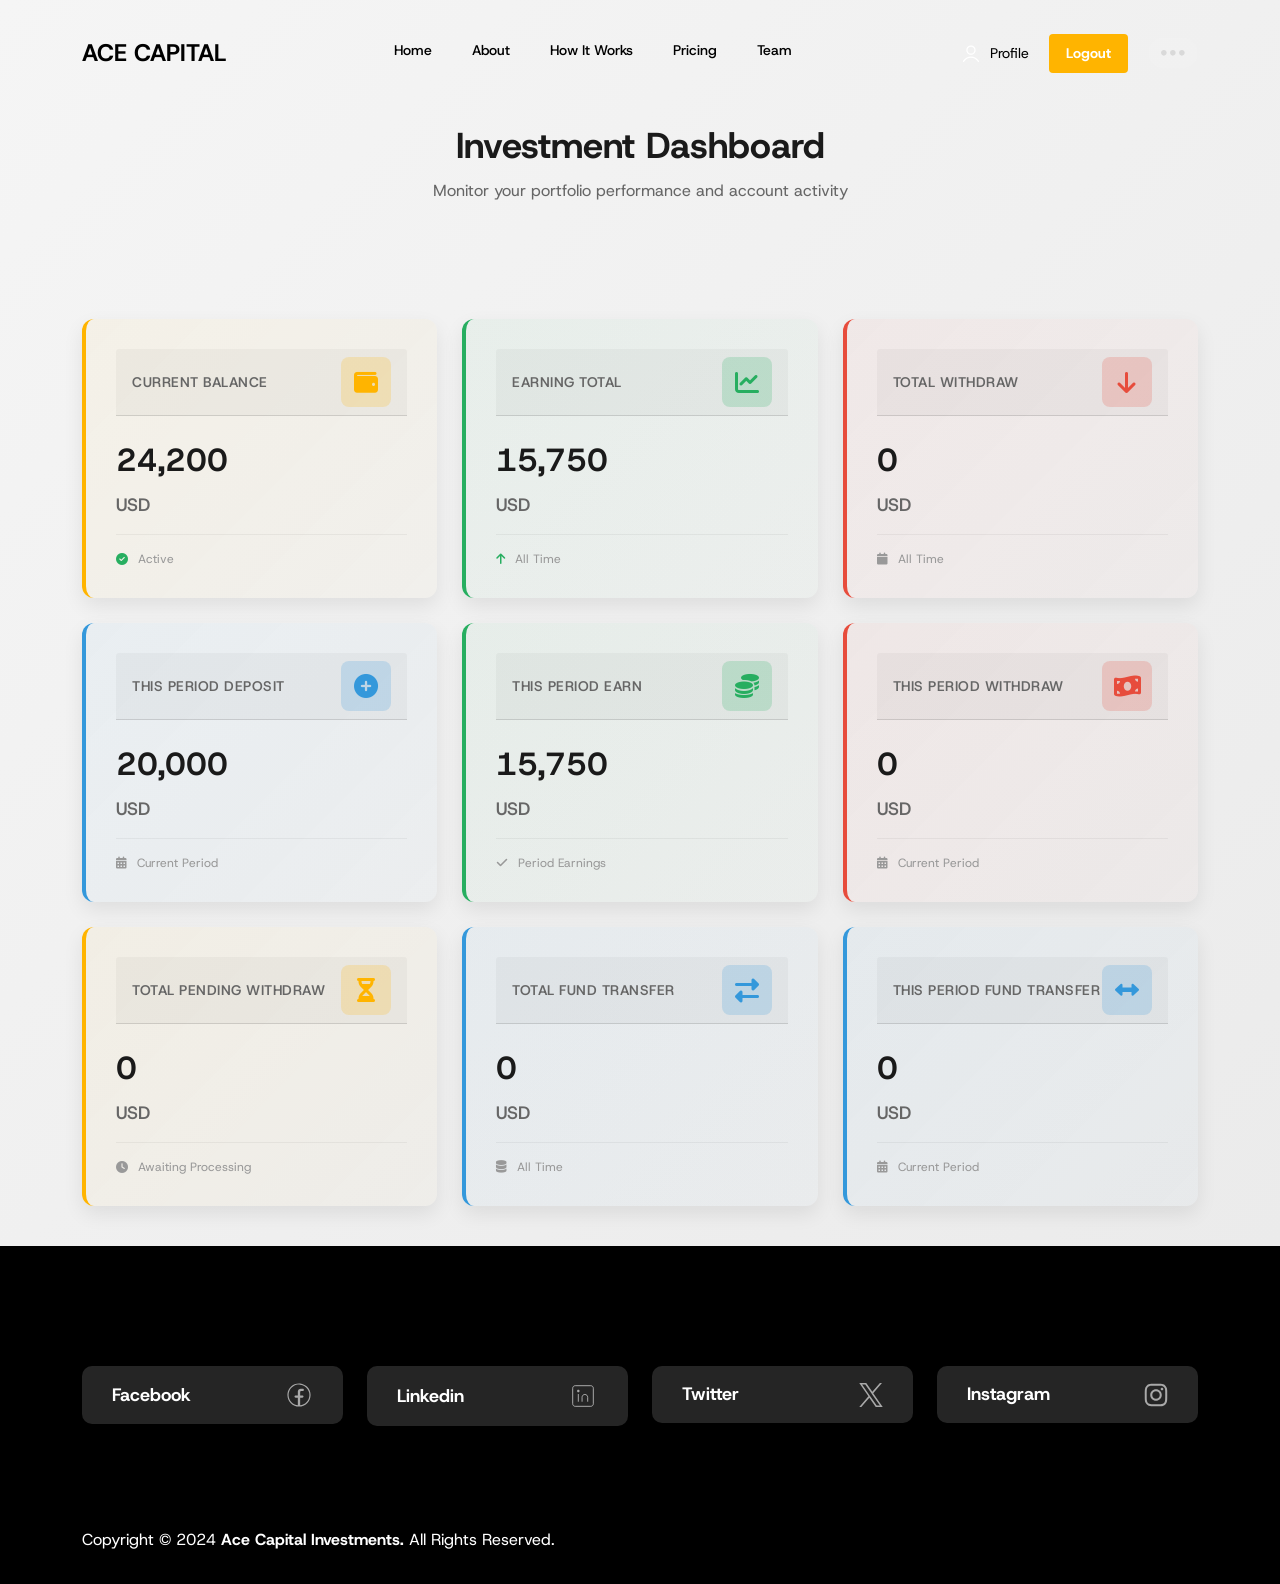
==== commit a8fcb12e: "Updates to dashboard.html" ====
--- a/dashboard.html
+++ b/dashboard.html
@@ -18,6 +18,9 @@
    <!-- responsive -->
    <link rel="stylesheet" href="assets/css/responsive.css"> 
    <style>
+    li a{
+        color: #000!important;
+    }
      .dashboard-container {
        min-height: 100vh;
        background: linear-gradient(135deg, #f5f5f5 0%, #ebebeb 100%);
@@ -165,7 +168,7 @@
     <div class="top-bar">
       <div class="logo">
         <a href="index.html">
-          <h2 style="color: white; margin: 0; font-size: 24px; font-weight: bold;">ACE CAPITAL</h2>
+          <h2 style="margin: 0; font-size: 24px; font-weight: bold;">ACE CAPITAL</h2>
         </a>
       </div>
       <nav class="navbar">
@@ -193,7 +196,7 @@
             <path d="M24.4227 14.036C24.4227 10.4709 21.5312 7.57945 17.9661 7.57945C14.4009 7.57945 11.5095 10.4709 11.5095 14.036C11.5095 17.6012 14.4009 20.4926 17.9661 20.4926C21.5312 20.4926 24.4227 17.6012 24.4227 14.036ZM13.1938 14.036C13.1938 11.3972 15.3273 9.26377 17.9661 9.26377C20.6049 9.26377 22.7383 11.3972 22.7383 14.036C22.7383 16.6748 20.6049 18.8083 17.9661 18.8083C15.3273 18.8083 13.1938 16.6748 13.1938 14.036Z" fill="white"/>
             <path d="M7.15832 30.3739C7.29868 30.4582 7.43904 30.4862 7.5794 30.4862C7.86012 30.4862 8.16891 30.3459 8.30927 30.0651C10.2743 26.5842 13.9798 24.4227 17.9661 24.4227C21.9523 24.4227 25.6578 26.5842 27.6509 30.0651C27.8755 30.4582 28.4088 30.5985 28.8019 30.3739C29.1949 30.1494 29.3352 29.616 29.1106 29.223C26.8368 25.2368 22.5699 22.7383 17.9661 22.7383C13.3622 22.7383 9.09529 25.2368 6.82145 29.223C6.59688 29.616 6.73724 30.1494 7.15832 30.3739Z" fill="white"/>
           </svg>
-          <a href="login.html" style="color: white; text-decoration: none;">Profile</a>
+          <a href="login.html" style="color: black; text-decoration: none;">Profile</a>
         </div>
         <div class="login">
           <a href="login.html" class="btn" style="padding: 8px 16px; border-radius: 4px;">
@@ -217,7 +220,7 @@
 <!-- Dashboard Section -->
 <section class="dashboard-container">
   <div class="container">
-    <div class="dashboard-header">
+    <div class="dashboard-header" style="padding: 5vw;">
       <h1>Investment Dashboard</h1>
       <p>Monitor your portfolio performance and account activity</p>
     </div>
@@ -420,17 +423,7 @@
     </div>
     <div class="copyright">
       <p>Copyright © 2024 <b>Ace Capital Investments.</b> All Rights Reserved. </p>
-      <div class="goole-star">  
-          <img src="assets/img/google-color.png" alt="img" class="arror">
-          <ul class="star">
-            <li><i class="fa-solid fa-star"></i></li>
-            <li><i class="fa-solid fa-star"></i></li>
-            <li><i class="fa-solid fa-star"></i></li>
-            <li><i class="fa-solid fa-star"></i></li>
-            <li><i class="fa-solid fa-star"></i></li>
-          </ul>
-          <span>4.9 out of 5 rating</span>  
-      </div>
+      
     </div>
   </div>
 </footer>
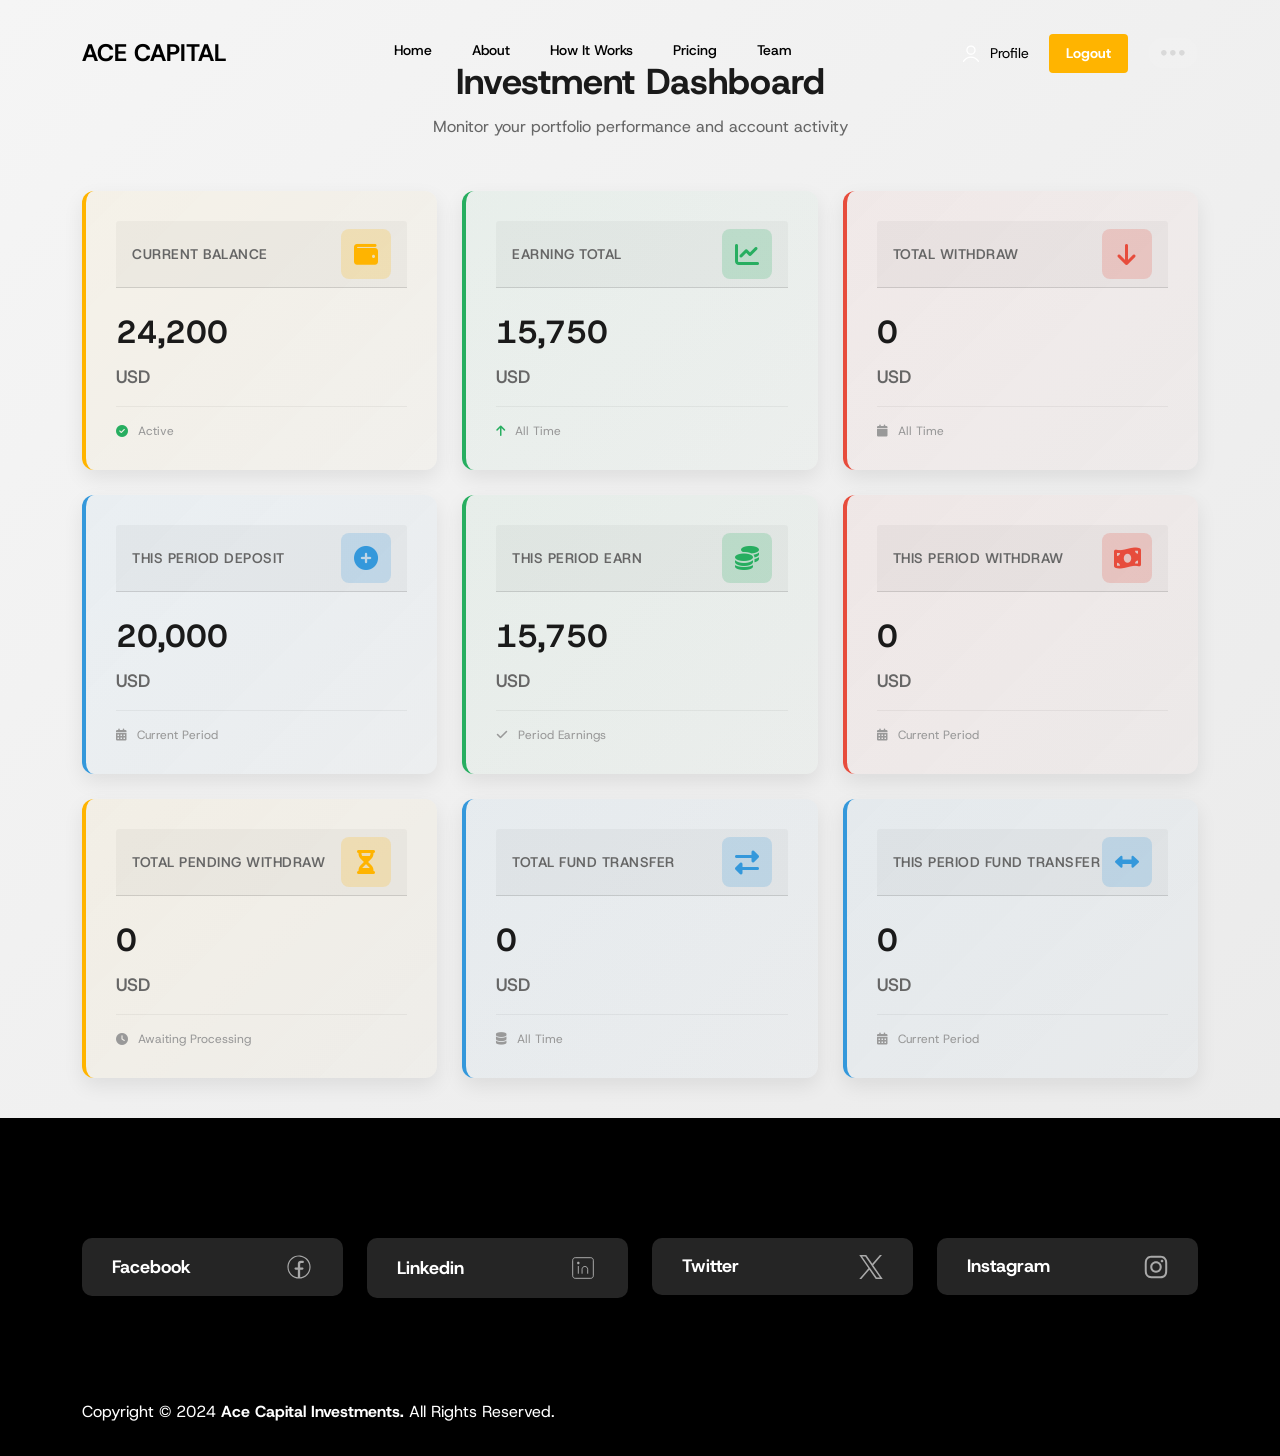
==== commit 8cfaff96: "Add padding-top to dashboard-header: 5vw on desktop, 8vw on mobile" ====
--- a/dashboard.html
+++ b/dashboard.html
@@ -220,7 +220,7 @@
 <!-- Dashboard Section -->
 <section class="dashboard-container">
   <div class="container">
-    <div class="dashboard-header" style="padding: 5vw;">
+    <div class="dashboard-header">
       <h1>Investment Dashboard</h1>
       <p>Monitor your portfolio performance and account activity</p>
     </div>
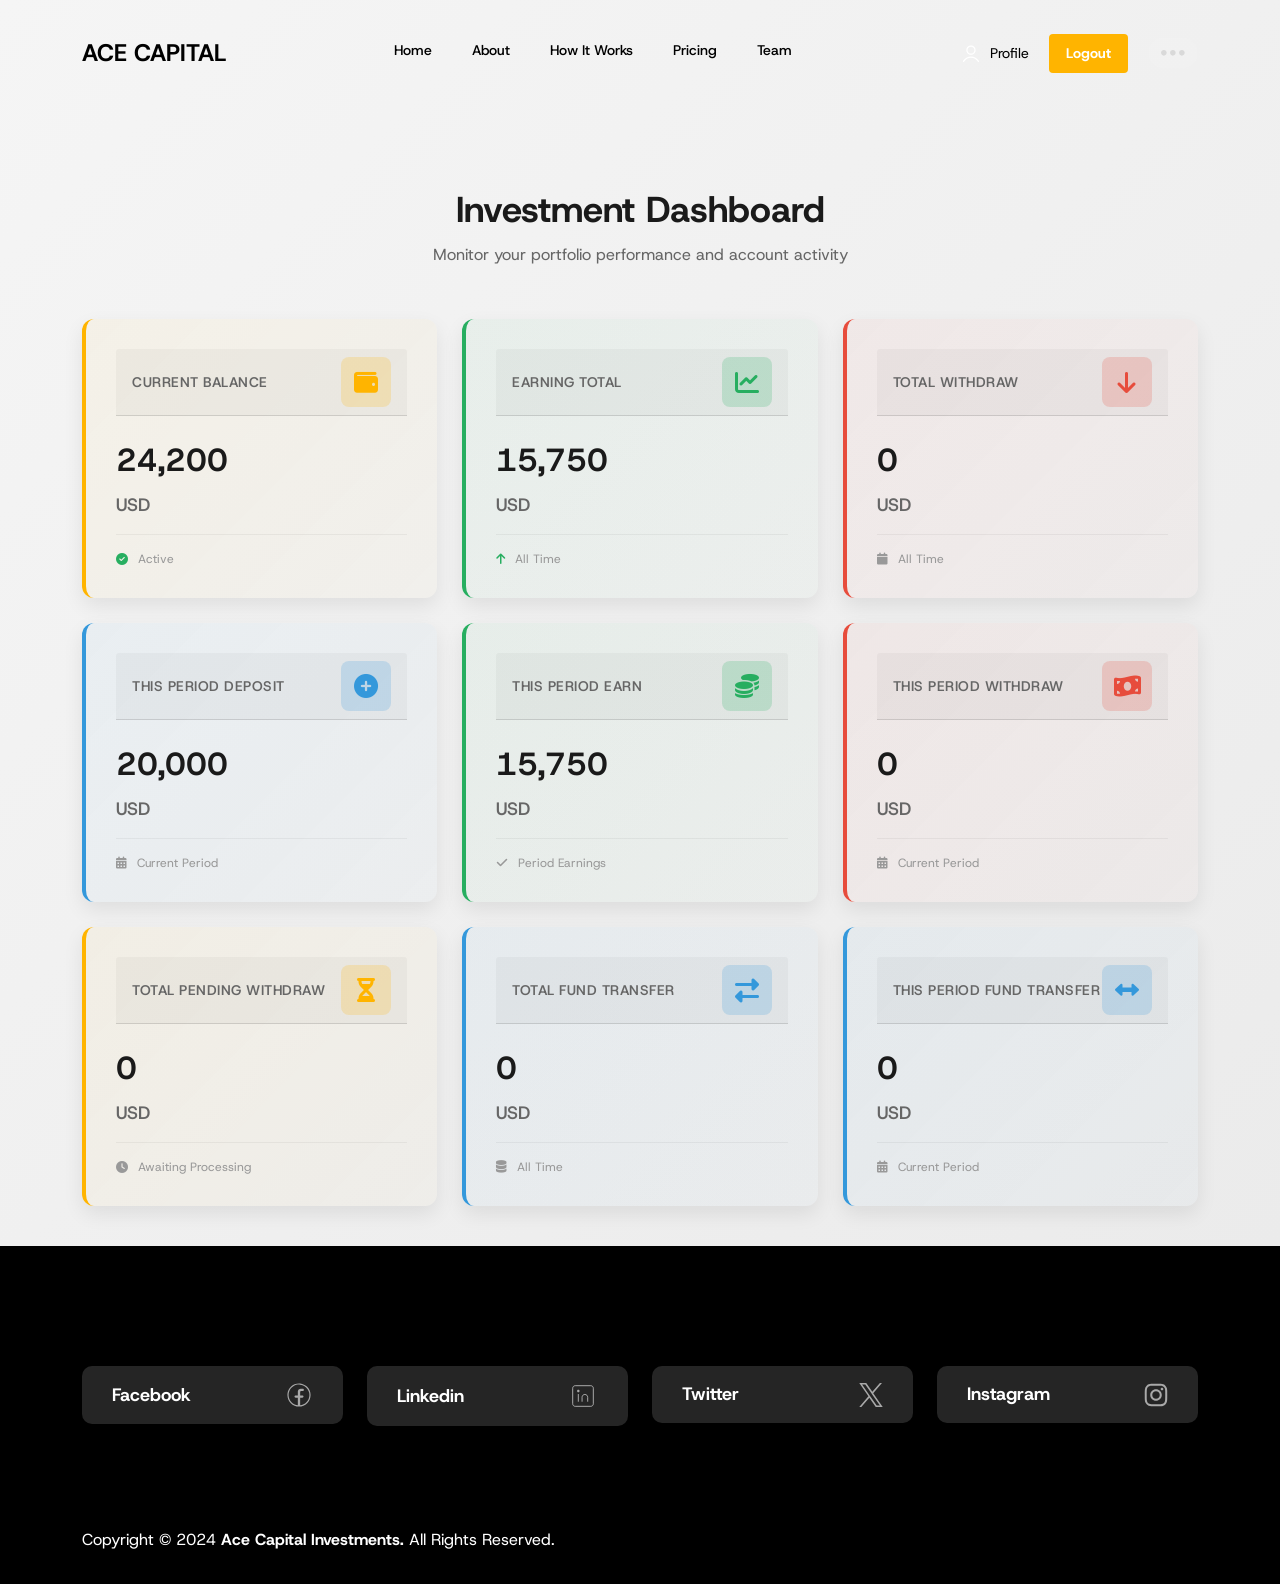
==== commit f5f92493: "Double dashboard-header padding-top: 10vw on desktop, 16vw on mobile" ====
--- a/dashboard.html
+++ b/dashboard.html
@@ -29,6 +29,7 @@
      .dashboard-header {
        text-align: center;
        margin-bottom: 50px;
+       padding-top: 10vw;
      }
      .dashboard-header h1 {
        font-size: 36px;
@@ -139,6 +140,9 @@
      @media (max-width: 768px) {
        .dashboard-container {
          padding: 40px 15px 30px;
+       }
+       .dashboard-header {
+         padding-top: 16vw;
        }
        .dashboard-header h1 {
          font-size: 28px;
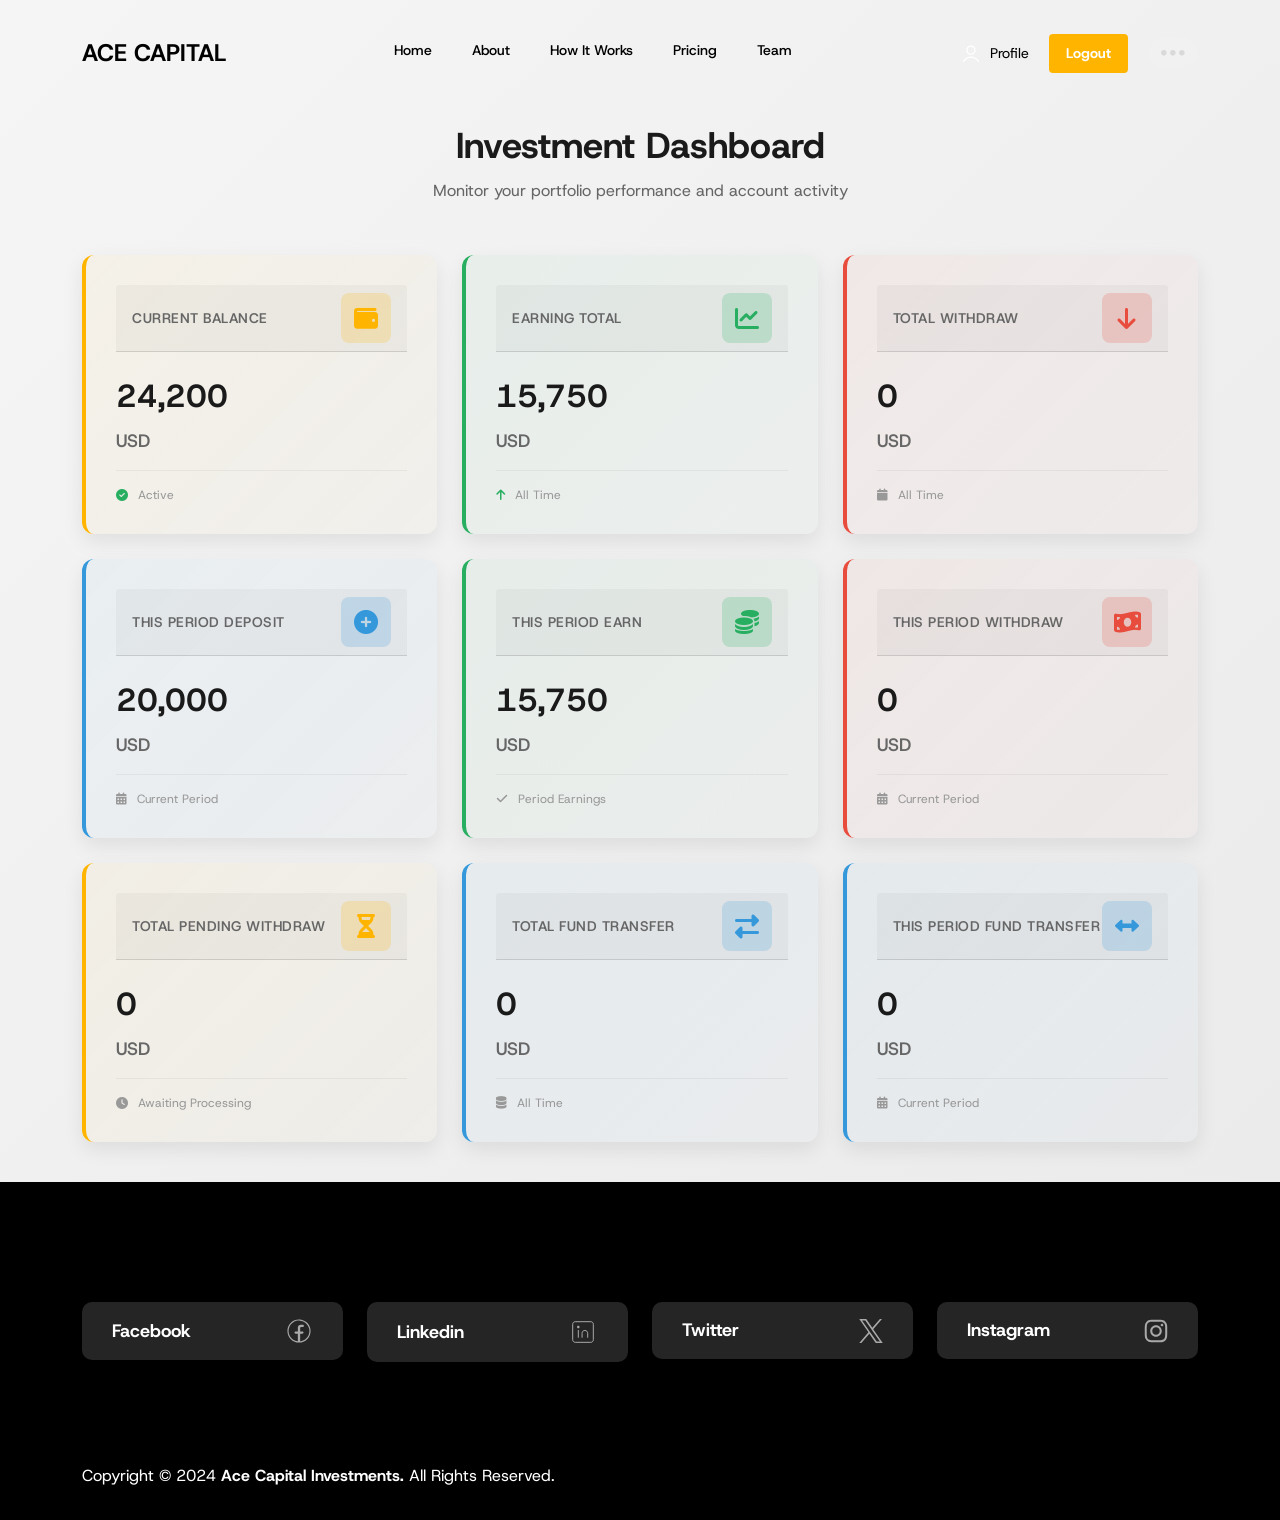
==== commit be19f64c: "Half dashboard-header padding-top on laptops: 10vw to 5vw" ====
--- a/dashboard.html
+++ b/dashboard.html
@@ -29,7 +29,7 @@
      .dashboard-header {
        text-align: center;
        margin-bottom: 50px;
-       padding-top: 10vw;
+       padding-top: 5vw;
      }
      .dashboard-header h1 {
        font-size: 36px;
